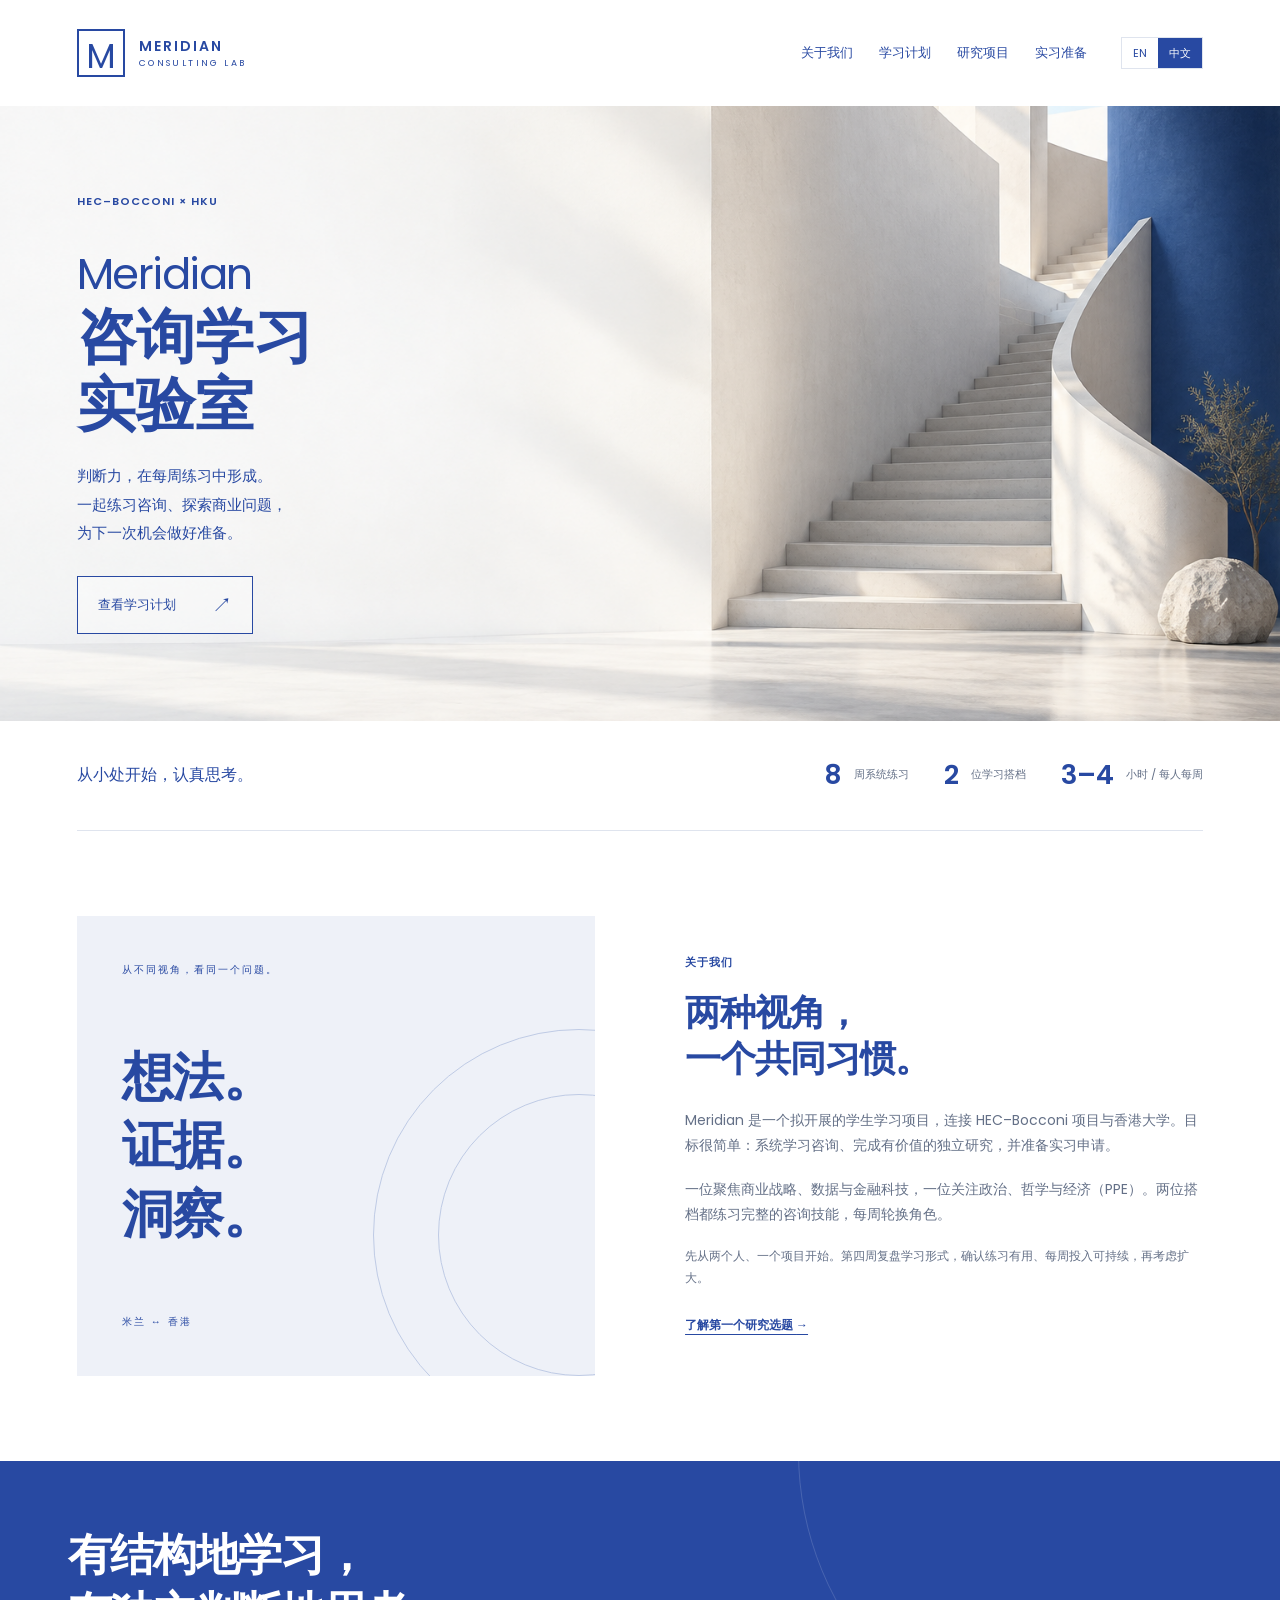
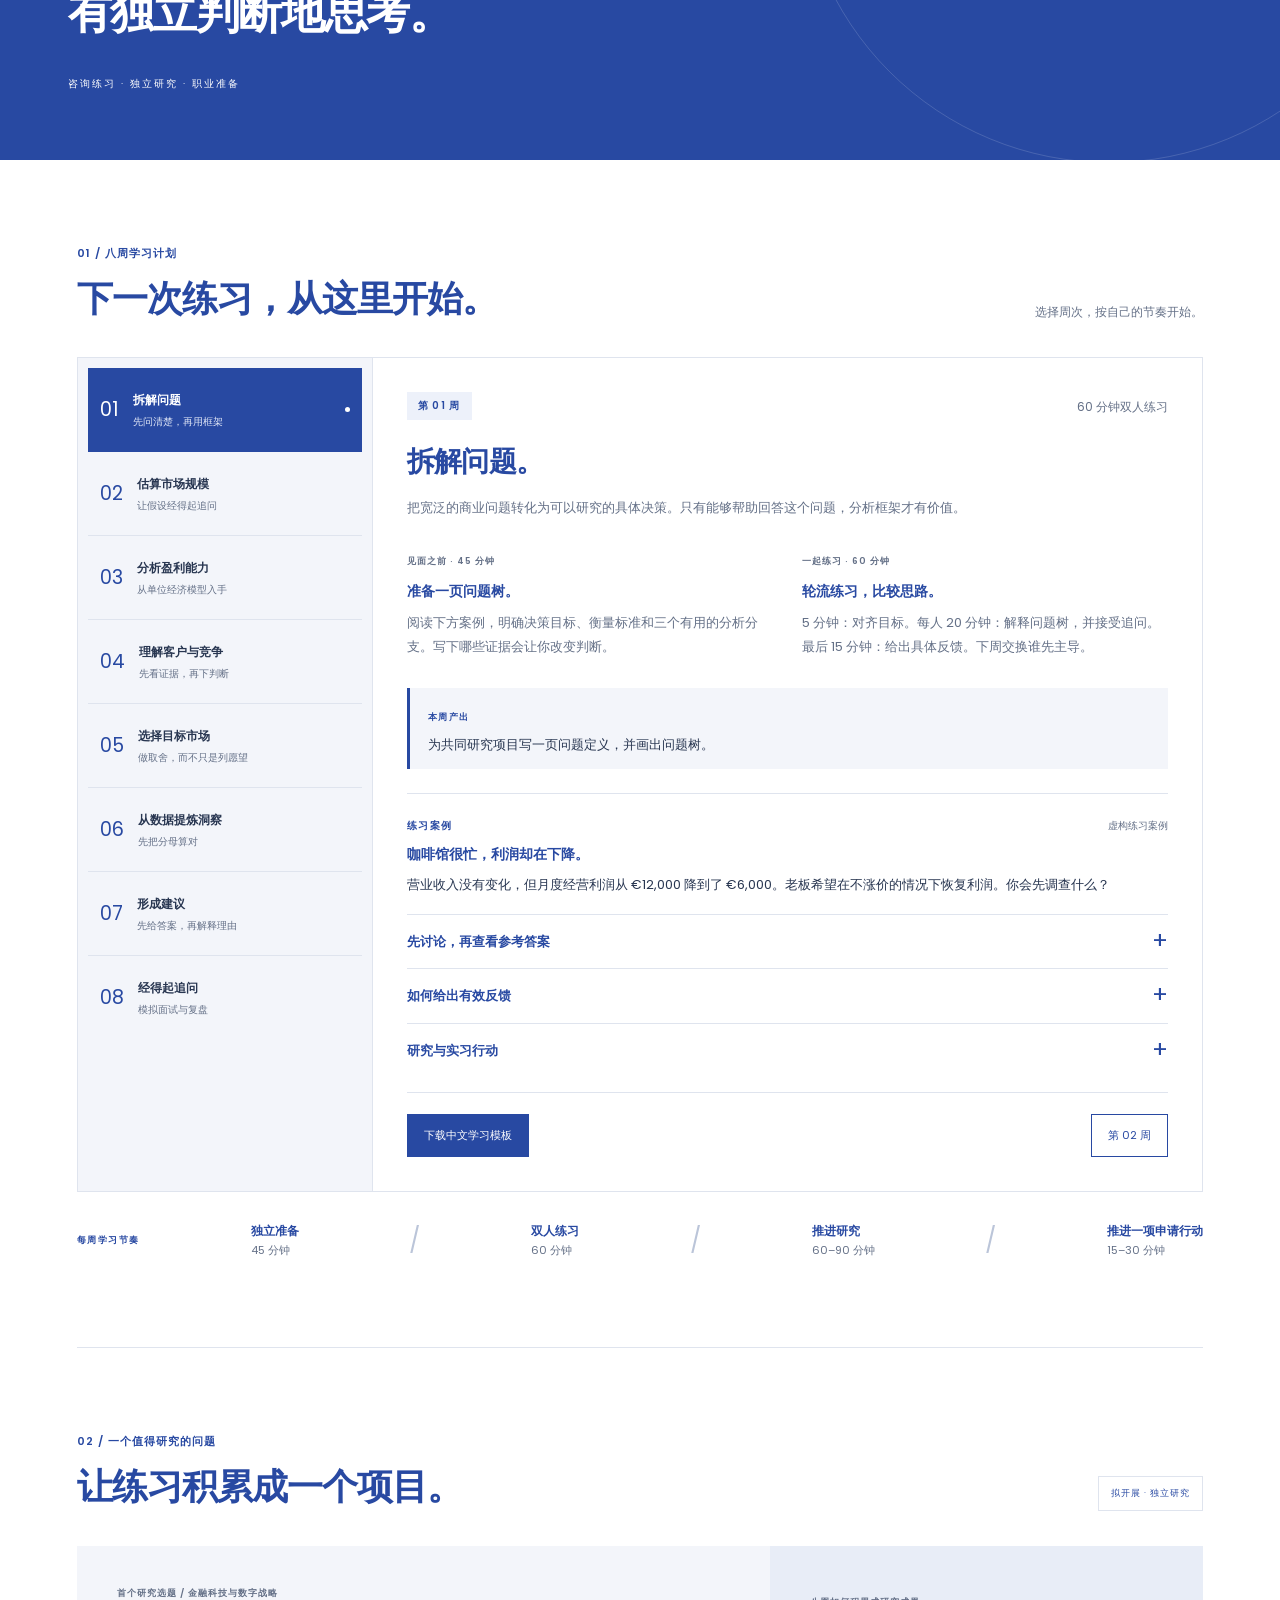
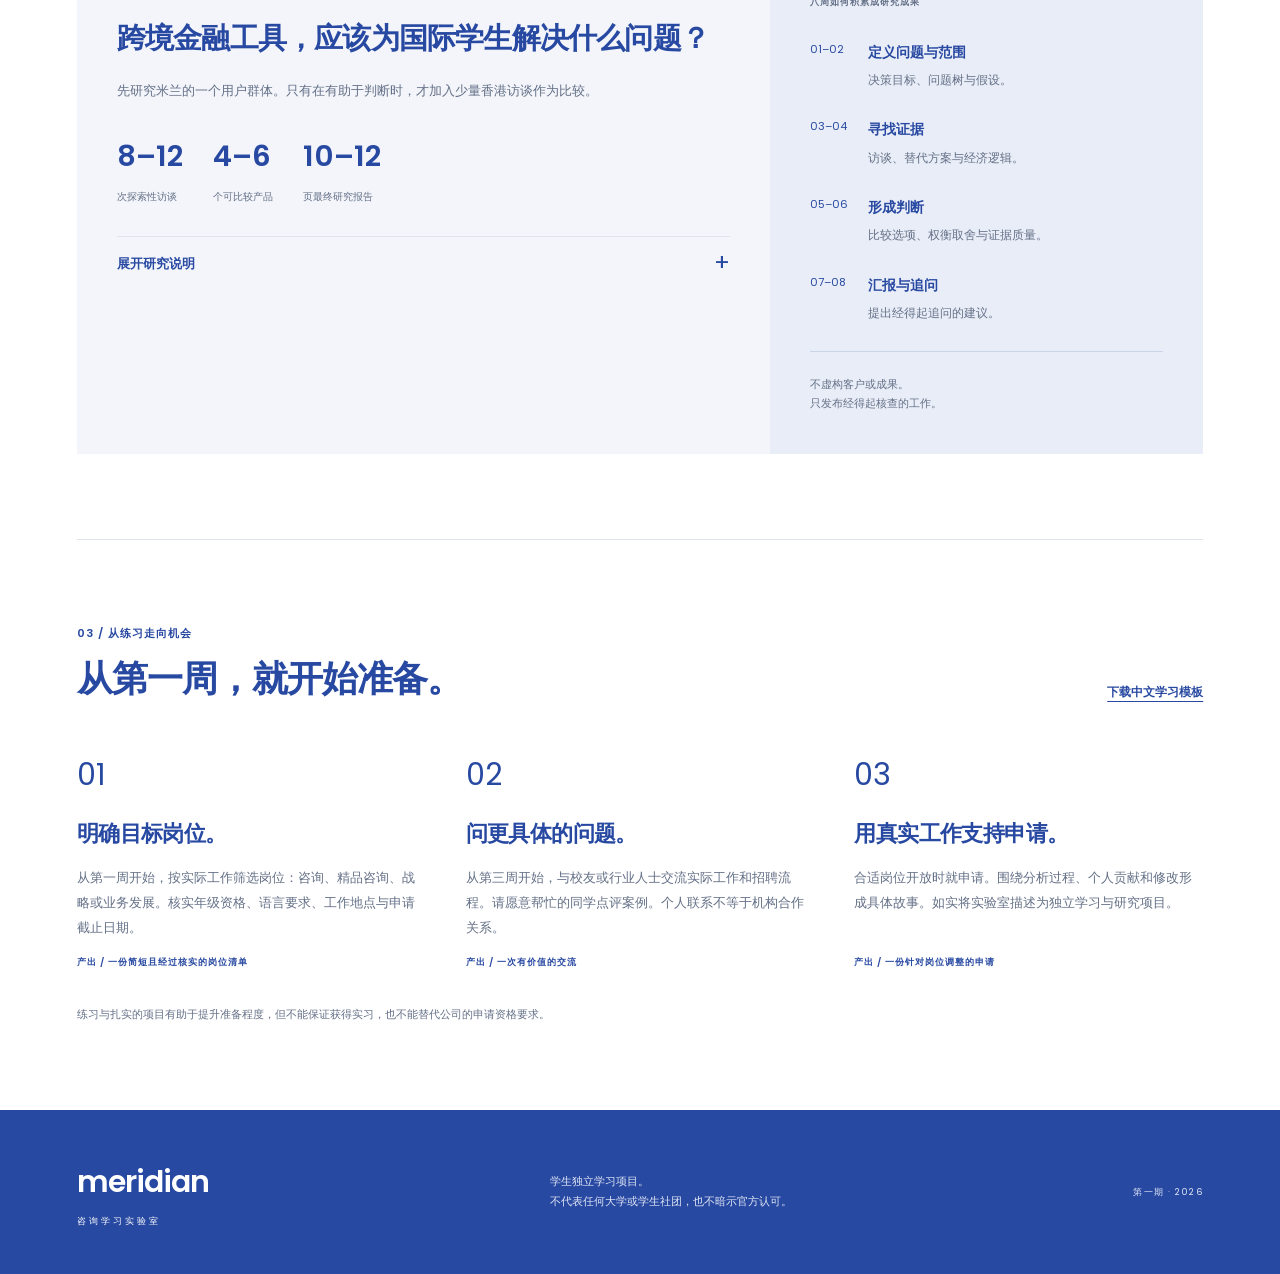
==== zh.html @ 864baac2 "Add English and Chinese language switching" ====
<!doctype html>
<html lang="zh-CN">
<head>
  <meta charset="utf-8"><meta name="viewport" content="width=device-width,initial-scale=1">
  <title>Meridian Consulting Lab — 每周练习，形成判断</title>
  <meta name="description" content="连接 HEC–Bocconi 与香港大学的双人咨询学习实验室：八周系统练习、独立研究与实习准备。">
  <link rel="icon" type="image/svg+xml" href="data:image/svg+xml,%3Csvg xmlns='http://www.w3.org/2000/svg' viewBox='0 0 40 40'%3E%3Crect width='40' height='40' fill='%232849a2'/%3E%3Cpath d='M9 29V11l11 12 11-12v18' fill='none' stroke='white' stroke-width='3'/%3E%3C/svg%3E">
  <link rel="stylesheet" href="styles.css"><script src="weeks-zh.js" defer></script><script src="app.js" defer></script>
</head>
<body>
<a class="skip" href="#programme">跳转到学习计划</a>
<header class="site-header">
  <a class="brand" href="#top" aria-label="Meridian 咨询学习实验室首页"><span class="brand-mark" aria-hidden="true">M</span><span>MERIDIAN<span class="brand-sub">CONSULTING LAB</span></span></a>
  <nav aria-label="主导航"><a href="#about">关于我们</a><a href="#programme">学习计划</a><a href="#research">研究项目</a><a href="#internships">实习准备</a></nav>
  <nav class="language-switch" aria-label="切换语言"><a href="index.html" lang="en" data-language-link>EN</a><a href="zh.html" lang="zh-CN" aria-current="page">中文</a></nav>
</header>
<main id="top">
  <section class="intro" aria-labelledby="intro-title">
    <img class="hero-image" src="assets/meridian-hero.png" alt="" fetchpriority="high">
    <div class="hero-copy"><p class="eyebrow">HEC–BOCCONI × HKU</p><h1 id="intro-title"><span>Meridian</span><br>咨询学习<br>实验室</h1><p class="intro-copy">判断力，在每周练习中形成。<br>一起练习咨询、探索商业问题，<br>为下一次机会做好准备。</p><a class="hero-cta" href="#programme">查看学习计划 <span aria-hidden="true">↗</span></a></div>
  </section>
  <div class="programme-note"><p>从小处开始，认真思考。</p><div class="note-meta"><span><strong>8</strong> 周系统练习</span><span><strong>2</strong> 位学习搭档</span><span><strong>3–4</strong> 小时 / 每人每周</span></div></div>
  <section class="section about" id="about" aria-labelledby="about-heading"><div class="about-visual" aria-hidden="true"><span class="visual-caption">从不同视角，看同一个问题。</span><p>想法。<br>证据。<br>洞察。</p><span class="visual-coordinate">米兰 ↔ 香港</span></div><div class="about-copy"><p class="eyebrow">关于我们</p><h2 id="about-heading">两种视角，<br>一个共同习惯。</h2><p>Meridian 是一个拟开展的学生学习项目，连接 HEC–Bocconi 项目与香港大学。目标很简单：系统学习咨询、完成有价值的独立研究，并准备实习申请。</p><p>一位聚焦商业战略、数据与金融科技，一位关注政治、哲学与经济（PPE）。两位搭档都练习完整的咨询技能，每周轮换角色。</p><p class="quiet">先从两个人、一个项目开始。第四周复盘学习形式，确认练习有用、每周投入可持续，再考虑扩大。</p><a class="text-link" href="#research">了解第一个研究选题 <span aria-hidden="true">→</span></a></div></section>
  <section class="statement" aria-label="我们的学习方式"><p>有结构地学习，<br>有独立判断地思考。</p><span>咨询练习 · 独立研究 · 职业准备</span></section>
  <section class="programme section" id="programme" aria-labelledby="programme-heading">
    <div class="section-heading"><div><p class="eyebrow">01 / 八周学习计划</p><h2 id="programme-heading">下一次练习，从这里开始。</h2></div><span class="quiet">选择周次，按自己的节奏开始。</span></div>
    <div class="workbench">
      <nav class="week-list" aria-label="选择学习周次" id="week-list">
        <a class="week-link active" href="#week-1" aria-current="step"><span class="week-number">01</span><span>拆解问题<small>先问清楚，再用框架</small></span><span class="week-dot" aria-hidden="true"></span></a>
      </nav>
      <article class="session" id="session" aria-labelledby="session-title">
        <div class="session-top"><span class="pill">第 01 周</span><span class="quiet">60 分钟双人练习</span></div>
        <h3 id="session-title">拆解问题。</h3><p class="session-description">把宽泛的商业问题转化为可以研究的具体决策。只有能够帮助回答这个问题，分析框架才有价值。</p>
        <div class="session-blocks"><div><span class="tiny-label">见面之前 · 45 分钟</span><h4>准备一页问题树。</h4><p>明确决策目标、衡量标准和三个有用的分析分支。写下哪些证据会让你改变判断。</p></div><div><span class="tiny-label">一起练习 · 60 分钟</span><h4>轮流练习，比较思路。</h4><p>用 5 分钟明确目标，每人练习 20 分钟，再用 15 分钟根据具体表现给出反馈。</p></div></div>
        <div class="deliverable"><span class="deliverable-label">本周产出</span><p>为共同研究项目写一页问题定义，并画出问题树。</p></div>
      </article>
    </div>
    <div class="rhythm"><span class="rhythm-label">每周学习节奏</span><p><strong>独立准备</strong><span>45 分钟</span></p><span class="rhythm-divider">/</span><p><strong>双人练习</strong><span>60 分钟</span></p><span class="rhythm-divider">/</span><p><strong>推进研究</strong><span>60–90 分钟</span></p><span class="rhythm-divider">/</span><p><strong>推进一项申请行动</strong><span>15–30 分钟</span></p></div>
  </section>
  <section class="section research" id="research" aria-labelledby="research-heading">
    <div class="section-heading"><div><p class="eyebrow">02 / 一个值得研究的问题</p><h2 id="research-heading">让练习积累成一个项目。</h2></div><span class="status">拟开展 · 独立研究</span></div>
    <div class="research-grid"><div class="research-main"><p class="tiny-label">首个研究选题 / 金融科技与数字战略</p><h3>跨境金融工具，应该为国际学生解决什么问题？</h3><p>先研究米兰的一个用户群体。只有在有助于判断时，才加入少量香港访谈作为比较。</p><div class="project-facts"><div><strong>8–12</strong><span>次探索性访谈</span></div><div><strong>4–6</strong><span>个可比较产品</span></div><div><strong>10–12</strong><span>页最终研究报告</span></div></div><details><summary>展开研究说明</summary><div class="detail-body"><p><strong>研究决策：</strong> 哪个用户问题值得开展一个小型产品实验？比较转账成本、信息清晰度、便利性与信任，不预设答案。</p><p><strong>研究范围：</strong> 计划在米兰访谈 6–8 位成年学生，在香港访谈 2–4 位。这是探索性的便利抽样，不能代表总体。如果难以招募，就聚焦一个城市。</p><p><strong>研究方法：</strong> 围绕最近一次真实经历提问，在相同交易情景下比较公开产品信息，区分实际观察与个人解读。</p><p><strong>研究产出：</strong> 证据记录表、匿名主题总结、简洁研究报告、备选建议和一个低成本后续实验。让每个重要数字都能追溯来源。</p><p><strong>研究边界：</strong> 不收集银行登录信息或账户流水。先征得记录许可，尽量减少个人信息，并约定保留期限。这是学生独立研究，不是金融建议或客户委托。</p></div></details></div><aside class="project-aside"><span class="tiny-label">八周如何积累成研究成果</span><ol class="project-steps"><li><span>01–02</span><div><strong>定义问题与范围</strong><p>决策目标、问题树与假设。</p></div></li><li><span>03–04</span><div><strong>寻找证据</strong><p>访谈、替代方案与经济逻辑。</p></div></li><li><span>05–06</span><div><strong>形成判断</strong><p>比较选项、权衡取舍与证据质量。</p></div></li><li><span>07–08</span><div><strong>汇报与追问</strong><p>提出经得起追问的建议。</p></div></li></ol><p class="aside-note">不虚构客户或成果。<br>只发布经得起核查的工作。</p></aside></div>
  </section>
  <section class="section internships" id="internships" aria-labelledby="internships-heading"><div class="section-heading"><div><p class="eyebrow">03 / 从练习走向机会</p><h2 id="internships-heading">从第一周，就开始准备。</h2></div><a class="text-link" href="study-kit-zh.md" download>下载中文学习模板</a></div><div class="career-grid"><article><span class="career-num">01</span><h3>明确目标岗位。</h3><p>从第一周开始，按实际工作筛选岗位：咨询、精品咨询、战略或业务发展。核实年级资格、语言要求、工作地点与申请截止日期。</p><span class="career-output">产出 / 一份简短且经过核实的岗位清单</span></article><article><span class="career-num">02</span><h3>问更具体的问题。</h3><p>从第三周开始，与校友或行业人士交流实际工作和招聘流程。请愿意帮忙的同学点评案例。个人联系不等于机构合作关系。</p><span class="career-output">产出 / 一次有价值的交流</span></article><article><span class="career-num">03</span><h3>用真实工作支持申请。</h3><p>合适岗位开放时就申请。围绕分析过程、个人贡献和修改形成具体故事。如实将实验室描述为独立学习与研究项目。</p><span class="career-output">产出 / 一份针对岗位调整的申请</span></article></div><p class="career-footnote">练习与扎实的项目有助于提升准备程度，但不能保证获得实习，也不能替代公司的申请资格要求。</p></section>
</main>
<footer><a class="footer-brand" href="#top">meridian<span>咨询学习实验室</span></a><p>学生独立学习项目。<br>不代表任何大学或学生社团，也不暗示官方认可。</p><span>第一期 · 2026</span></footer>
<noscript><div class="noscript">上方展示第一周。启用 JavaScript 可查看全部八周，也可以 <a href="study-kit-zh.md">阅读完整中文学习模板</a>.</div></noscript>
</body></html>
---- styles.css ----
@font-face{font-family:Poppins;src:url('assets/poppins-regular.ttf') format('truetype');font-weight:400;font-display:swap}
@font-face{font-family:Poppins;src:url('assets/poppins-semibold.ttf') format('truetype');font-weight:600;font-display:swap}
:root{--blue:#2849a2;--ink:#283651;--muted:#647087;--paper:#f3f5fa;--line:#dfe4ee;--white:#fff;--sans:Poppins,-apple-system,BlinkMacSystemFont,'Segoe UI',sans-serif}
*{box-sizing:border-box}html{scroll-behavior:smooth;scroll-padding-top:24px}body{margin:0;background:white;color:var(--ink);font:400 15px/1.8 var(--sans)}a{color:inherit;text-underline-offset:5px}button{font:inherit}button,summary,a{-webkit-tap-highlight-color:transparent}button:focus-visible,a:focus-visible,summary:focus-visible{outline:3px solid var(--blue);outline-offset:5px}.skip{position:absolute;left:20px;top:-100px;background:var(--paper);padding:12px;z-index:5}.skip:focus{top:10px}h1,h2,h3,h4,p{margin-top:0}h1,h2,h3,h4{font-weight:600;color:var(--blue)}
.site-header{max-width:1440px;margin:auto;padding:24px 6%;display:flex;align-items:center;gap:34px;min-height:106px;background:white;color:var(--blue)}.brand{display:flex;align-items:center;gap:14px;text-decoration:none;font-size:14px;letter-spacing:2px;font-weight:600;line-height:1.5}.brand-mark{font-size:34px;letter-spacing:-4px;border:2px solid var(--blue);width:48px;height:48px;display:grid;place-items:center;padding-right:3px;font-weight:400}.brand-sub{font-size:9px;letter-spacing:2.4px;display:block;font-weight:400}.site-header nav{display:flex;gap:26px;margin-left:auto}.site-header nav a{text-decoration:none;font-size:13px;padding:7px 0}.site-header nav a:hover{text-decoration:underline}.header-note{font-size:9px;letter-spacing:1px;padding-left:24px;border-left:1px solid var(--line);color:var(--muted)}main{max-width:1440px;margin:auto;padding:0 6%}
.intro{position:relative;min-height:615px;margin:0 -6.82%;overflow:hidden;background:#f2f3f5;display:flex;align-items:center}.hero-image{position:absolute;inset:0;width:100%;height:100%;object-fit:cover;object-position:center 55%}.hero-copy{position:relative;width:62%;padding:55px 0 55px 6%;z-index:1}.eyebrow,.tiny-label,.edition{font-size:11px;letter-spacing:2px;font-weight:600;line-height:1.6}.eyebrow{margin:0 0 24px;color:var(--blue)}h1{font-size:clamp(45px,5.1vw,72px);line-height:1.16;letter-spacing:-2px;margin-bottom:23px}h1>span{font-weight:400;font-size:.74em;letter-spacing:-1.5px}.intro-copy{font-size:15px;line-height:1.9;color:var(--blue);margin-bottom:28px;max-width:425px}.hero-cta{display:inline-flex;align-items:center;justify-content:space-between;gap:36px;border:1px solid var(--blue);min-height:49px;padding:10px 20px;text-decoration:none;color:var(--blue);font-size:13px;background:#ffffff55}.hero-cta:hover{background:var(--blue);color:white}.hero-cta span{font-size:20px}.programme-note{display:flex;align-items:center;justify-content:space-between;padding:30px 0;border-bottom:1px solid var(--line);gap:30px}.programme-note>p{margin:0;color:var(--blue);font-size:16px}.note-meta{display:flex;gap:35px;font-size:11px;color:var(--muted)}.note-meta span{display:flex;align-items:center;gap:12px}.note-meta strong{font-size:27px;color:var(--blue);font-weight:600;white-space:nowrap}
.section{padding:85px 0}.section-heading{display:flex;justify-content:space-between;align-items:flex-end;gap:24px;margin-bottom:35px}.section-heading .eyebrow{margin-bottom:13px}h2{font-size:36px;line-height:1.3;letter-spacing:-1px;margin-bottom:0}.quiet{color:var(--muted);font-size:12px}.about{display:grid;grid-template-columns:1fr 1fr;align-items:center;gap:8%}.about-visual{min-height:460px;position:relative;overflow:hidden;background:#eef1f8;padding:45px;color:var(--blue);display:flex;flex-direction:column;justify-content:space-between}.about-visual:before,.about-visual:after{content:'';position:absolute;width:410px;height:410px;border:1px solid #bfcbe5;border-radius:50%;right:-190px;bottom:-65px}.about-visual:after{width:280px;height:280px;right:-125px;bottom:0}.visual-caption,.visual-coordinate{font-size:10px;letter-spacing:2px;position:relative}.about-visual p{font-size:clamp(38px,4.1vw,58px);font-weight:600;line-height:1.3;letter-spacing:-1.5px;margin:25px 0;position:relative}.about-copy h2{margin-bottom:25px}.about-copy .eyebrow{margin-bottom:18px}.about-copy p:not(.eyebrow){color:var(--muted);font-size:14px;margin-bottom:18px}.about-copy p.quiet{font-size:12px}.text-link{color:var(--blue);font-size:12px;font-weight:600}.about-copy .text-link{display:inline-block;margin-top:8px}.statement{position:relative;overflow:hidden;background:var(--blue);color:white;padding:65px 6%;margin:0 -6.82%;}.statement:after{content:'';position:absolute;width:620px;height:620px;border:1px solid #ffffff26;border-radius:50%;top:-320px;right:-140px}.statement p{font-size:clamp(28px,3.4vw,47px);font-weight:600;line-height:1.35;letter-spacing:-1.3px;margin-bottom:25px;position:relative;z-index:1}.statement>span{font-size:10px;letter-spacing:2px;position:relative;z-index:1}
.workbench{display:grid;grid-template-columns:295px 1fr;background:white;border:1px solid var(--line)}.week-list{border-right:1px solid var(--line);padding:10px;background:var(--paper)}.week-link{display:flex;align-items:center;gap:14px;text-decoration:none;padding:16px 12px;min-height:84px;border-bottom:1px solid var(--line);transition:background .15s}.week-link:last-child{border-bottom:0}.week-link:hover{background:#e6ebf6}.week-link.active{background:var(--blue);color:white;border-color:var(--blue)}.week-link>span:nth-child(2){font-size:12px;font-weight:600;line-height:1.5}.week-link small{display:block;font-size:10px;font-weight:400;color:var(--muted);margin-top:5px}.week-link.active small{color:#e0e6f6}.week-number{font-size:19px;color:var(--blue)}.active .week-number{color:white}.week-dot{width:5px;height:5px;border-radius:50%;margin-left:auto;flex-shrink:0}.active .week-dot{background:white}.session{padding:34px;min-width:0}.session-top{display:flex;justify-content:space-between;align-items:center;gap:15px;margin-bottom:23px}.pill{background:#edf1fa;color:var(--blue);padding:5px 11px;font-size:10px;letter-spacing:1.3px;font-weight:600}.session h3{font-size:28px;line-height:1.35;letter-spacing:-.7px;margin-bottom:15px}.session-description{color:var(--muted);font-size:13px;max-width:700px;margin-bottom:25px}.session-blocks{display:grid;grid-template-columns:1fr 1fr;gap:28px;padding-bottom:24px}.tiny-label{font-size:9px;color:var(--muted);letter-spacing:1.3px}.session h4{font-size:14px;line-height:1.5;margin:9px 0}.session-blocks p{font-size:12px;color:var(--muted);line-height:1.9;margin-bottom:0}.deliverable{border-left:3px solid var(--blue);padding:13px 18px;margin:4px 0 24px;background:var(--paper)}.deliverable-label{font-size:9px;font-weight:600;letter-spacing:1.4px;color:var(--blue)}.deliverable p{font-size:12px;margin:5px 0 0}.case{border-top:1px solid var(--line);padding-top:23px}.case-top{display:flex;justify-content:space-between;gap:15px;align-items:center;margin-bottom:9px}.case-label{font-size:10px;letter-spacing:1.5px;font-weight:600;color:var(--blue)}.case-tag{font-size:10px;color:var(--muted)}.case h4{margin:5px 0 8px}.case p,.case li{font-size:12px}.case-prompt{margin-bottom:17px}.case details,.research details{border-top:1px solid var(--line)}summary{cursor:pointer;font-size:12px;font-weight:600;padding:15px 0;list-style:none;display:flex;align-items:center;justify-content:space-between;gap:15px;color:var(--blue)}summary::-webkit-details-marker{display:none}summary:after{content:'+';font-weight:400;font-size:23px;line-height:1}details[open]>summary:after{content:'−'}.detail-body{color:var(--muted);font-size:12px;line-height:1.9;padding:0 0 12px}.detail-body p:last-child{margin-bottom:0}.detail-body ul{padding-left:20px}.session-bottom{display:flex;align-items:center;justify-content:space-between;gap:15px;border-top:1px solid var(--line);padding-top:21px;margin-top:15px}.button{display:inline-flex;align-items:center;justify-content:center;min-height:43px;background:var(--blue);color:white;border:1px solid var(--blue);padding:10px 16px;font-size:11px;font-weight:400;cursor:pointer;text-decoration:none}.button:hover{background:#203b83}.button.secondary{background:transparent;color:var(--blue)}.button.secondary:hover{background:var(--paper)}.rhythm{display:flex;align-items:center;justify-content:space-between;gap:18px;padding:27px 0 0;flex-wrap:wrap}.rhythm-label{font-size:9px;font-weight:600;letter-spacing:1.5px;max-width:100px;color:var(--blue)}.rhythm p{margin:0;font-size:11px}.rhythm strong{display:block;font-weight:600;font-size:12px;color:var(--blue)}.rhythm p span{color:var(--muted)}.rhythm-divider{color:#bbc5d9;font-size:24px}
.research{border-top:1px solid var(--line)}.status{font-size:9px;font-weight:400;letter-spacing:1px;border:1px solid var(--line);padding:8px 12px;color:var(--blue)}.research-grid{display:grid;grid-template-columns:1.6fr 1fr;background:#f3f5fa}.research-main{padding:40px}.research-main h3{font-size:29px;line-height:1.45;letter-spacing:-.8px;max-width:620px;margin:17px 0 20px}.research-main>p:not(.tiny-label){color:var(--muted);font-size:13px}.project-facts{display:flex;gap:30px;padding:15px 0 30px}.project-facts strong{font-size:29px;display:block;color:var(--blue);font-weight:600}.project-facts span{display:block;font-size:10px;color:var(--muted);margin-top:5px}.project-aside{background:#e8edf7;padding:40px}.project-steps{list-style:none;padding:0;margin:25px 0 0}.project-steps li{display:flex;gap:20px;padding:0 0 25px}.project-steps li>span{font-size:11px;color:var(--blue);padding-top:2px;min-width:38px}.project-steps strong{font-size:14px;font-weight:600;color:var(--blue)}.project-steps p{font-size:12px;color:var(--muted);margin:4px 0 0}.aside-note{font-size:11px;color:var(--muted);border-top:1px solid #cbd5e9;padding-top:23px;margin:2px 0 0}.internships{border-top:1px solid var(--line)}.career-grid{display:grid;grid-template-columns:repeat(3,1fr);gap:40px}.career-grid article{padding:10px 0 0;display:flex;flex-direction:column}.career-num{font-size:30px;color:var(--blue);margin-bottom:17px}.career-grid h3{font-size:22px;line-height:1.4;letter-spacing:-.6px;margin-bottom:17px}.career-grid p{font-size:13px;color:var(--muted);line-height:1.9}.career-output{font-size:9px;letter-spacing:1.2px;margin-top:auto;color:var(--blue);font-weight:600}.career-footnote{font-size:11px;color:var(--muted);margin:35px 0 0}
footer{background:var(--blue);color:white;padding:45px max(6vw,24px);display:flex;align-items:center;justify-content:space-between;gap:30px}.footer-brand{font-size:30px;font-weight:600;letter-spacing:-1px;text-decoration:none}.footer-brand span{display:block;font-size:9px;font-weight:400;text-transform:uppercase;letter-spacing:3px;margin-top:4px}footer p{font-size:11px;color:#e0e6f5;margin:0}footer>span{font-size:9px;letter-spacing:1.5px;color:#e0e6f5}.noscript{padding:20px;background:var(--paper);text-align:center}
@media(min-width:1440px){.hero-copy{padding-left:86px}.intro,.statement{margin-left:-86px;margin-right:-86px}}
@media(max-width:1100px){.header-note{display:none}.intro{min-height:570px}.note-meta{gap:20px}.note-meta span{gap:8px}.programme-note>p{font-size:13px}.about{gap:6%}.about-visual{padding:35px;min-height:435px}.workbench{grid-template-columns:250px 1fr}.session{padding:26px}.research-main,.project-aside{padding:28px}.project-facts{gap:20px}.section-heading>.quiet{max-width:180px}.career-grid{gap:25px}}
@media(max-width:760px){.site-header{padding:20px 6%;flex-wrap:wrap;gap:18px;min-height:0}.brand{font-size:12px}.brand-mark{width:40px;height:40px;font-size:28px}.brand-sub{font-size:8px}.site-header nav{width:100%;margin:0;gap:0;justify-content:space-between}.site-header nav a{font-size:11px;padding:0}.intro{min-height:590px;align-items:flex-start}.hero-image{object-position:68% center;opacity:.63}.intro:after{content:'';position:absolute;inset:0;background:linear-gradient(90deg,#f7f8faee,#f7f8fa77 62%,transparent)}.hero-copy{width:100%;padding:48px 6%}h1{font-size:clamp(36px,12vw,48px);letter-spacing:-1.5px}.intro-copy{font-size:13px}.eyebrow{font-size:10px}.hero-cta{font-size:12px}.programme-note{display:block;padding:25px 0}.programme-note>p{font-size:14px;margin-bottom:15px}.note-meta{justify-content:space-between;gap:12px}.note-meta span{display:block;font-size:9px}.note-meta strong{display:block;font-size:26px;margin-bottom:2px}.section{padding:55px 0}.about{grid-template-columns:1fr;gap:35px}.about-visual{min-height:360px;padding:30px}.about-visual p{font-size:46px}.about-copy h2{font-size:31px}.about-copy p:not(.eyebrow){font-size:13px}.statement{padding:45px 6%}.statement>span{font-size:8px;letter-spacing:1.4px;display:block;max-width:280px}.statement p{font-size:31px}.section-heading{display:block;margin-bottom:25px}h2{font-size:29px}.section-heading>.quiet,.section-heading>.status,.section-heading>.text-link{display:inline-block;margin-top:18px;max-width:none}.workbench{grid-template-columns:1fr}.week-list{display:flex;overflow-x:auto;border-right:0;border-bottom:1px solid var(--line);padding:8px;scroll-snap-type:x proximity;gap:5px}.week-link{min-width:210px;min-height:72px;border-bottom:0;padding:12px;scroll-snap-align:start}.week-link>span:nth-child(2){font-size:11px}.week-link small{font-size:9px}.session{padding:25px 20px}.session h3{font-size:26px}.session-blocks{grid-template-columns:1fr;gap:24px}.session-top .quiet{font-size:9px}.session-bottom{align-items:flex-start}.session-bottom .button{font-size:10px;padding:10px 12px}.rhythm{display:grid;grid-template-columns:1fr 1fr;gap:20px}.rhythm-label{grid-column:1/-1;max-width:none}.rhythm-divider{display:none}.rhythm strong{font-size:11px}.research-grid{grid-template-columns:1fr}.research-main,.project-aside{padding:26px}.research-main h3{font-size:26px}.project-facts{gap:15px;justify-content:space-between}.project-facts strong{font-size:24px}.project-facts span{font-size:9px;max-width:85px}.career-grid{grid-template-columns:1fr;gap:30px}.career-grid article{border-bottom:1px solid var(--line);padding:0 0 25px}.career-grid article:last-child{border:0;padding-bottom:0}.career-num{margin-bottom:10px}.career-grid h3{font-size:23px}.career-footnote{margin-top:25px}footer{align-items:flex-start;flex-wrap:wrap;padding:35px 6%}footer p{max-width:260px}footer>span{width:100%}}
@media(prefers-reduced-motion:reduce){html{scroll-behavior:auto}*{transition:none!important}}
@media print{.site-header nav,.header-note,.hero-image,.hero-cta,.week-list,.session-bottom,.text-link,.about-visual,.statement{display:none}body{background:white}main{max-width:none;padding:0}.intro{min-height:0;margin:0}.hero-copy{width:100%;padding:20px 0}.workbench{display:block;border:0}.section{break-inside:avoid;padding:20px 0}.session{padding:0}.research-grid,.project-aside{background:white}.about{display:block}footer{background:white;color:var(--blue)}footer p,footer>span{color:var(--muted)}a{text-decoration:none}}
/* Native language links use the same layout and need no translation framework. */
.site-header .language-switch{margin-left:0;gap:0;flex-shrink:0;border:1px solid var(--line)}
.site-header .language-switch a{padding:7px 11px;font-size:11px;line-height:1.5;text-decoration:none}
.site-header .language-switch a[aria-current="page"]{background:var(--blue);color:white}
.site-header .language-switch a:hover{background:#edf1fa;color:var(--blue)}
:lang(zh-CN){--sans:Poppins,'PingFang SC','Microsoft YaHei',sans-serif}
html:lang(zh-CN) h1{letter-spacing:0;font-size:clamp(44px,4.6vw,65px)}
html:lang(zh-CN) .eyebrow,html:lang(zh-CN) .tiny-label,html:lang(zh-CN) .career-output{letter-spacing:1px}
html:lang(zh-CN) .session p,html:lang(zh-CN) .session li,html:lang(zh-CN) summary,html:lang(zh-CN) .detail-body{font-size:13px}
@media(max-width:760px){.site-header .brand{order:0}.site-header .language-switch{order:1;width:auto;margin-left:auto}.site-header>nav:not(.language-switch){order:2;width:100%}html:lang(zh-CN) h1{font-size:44px}}
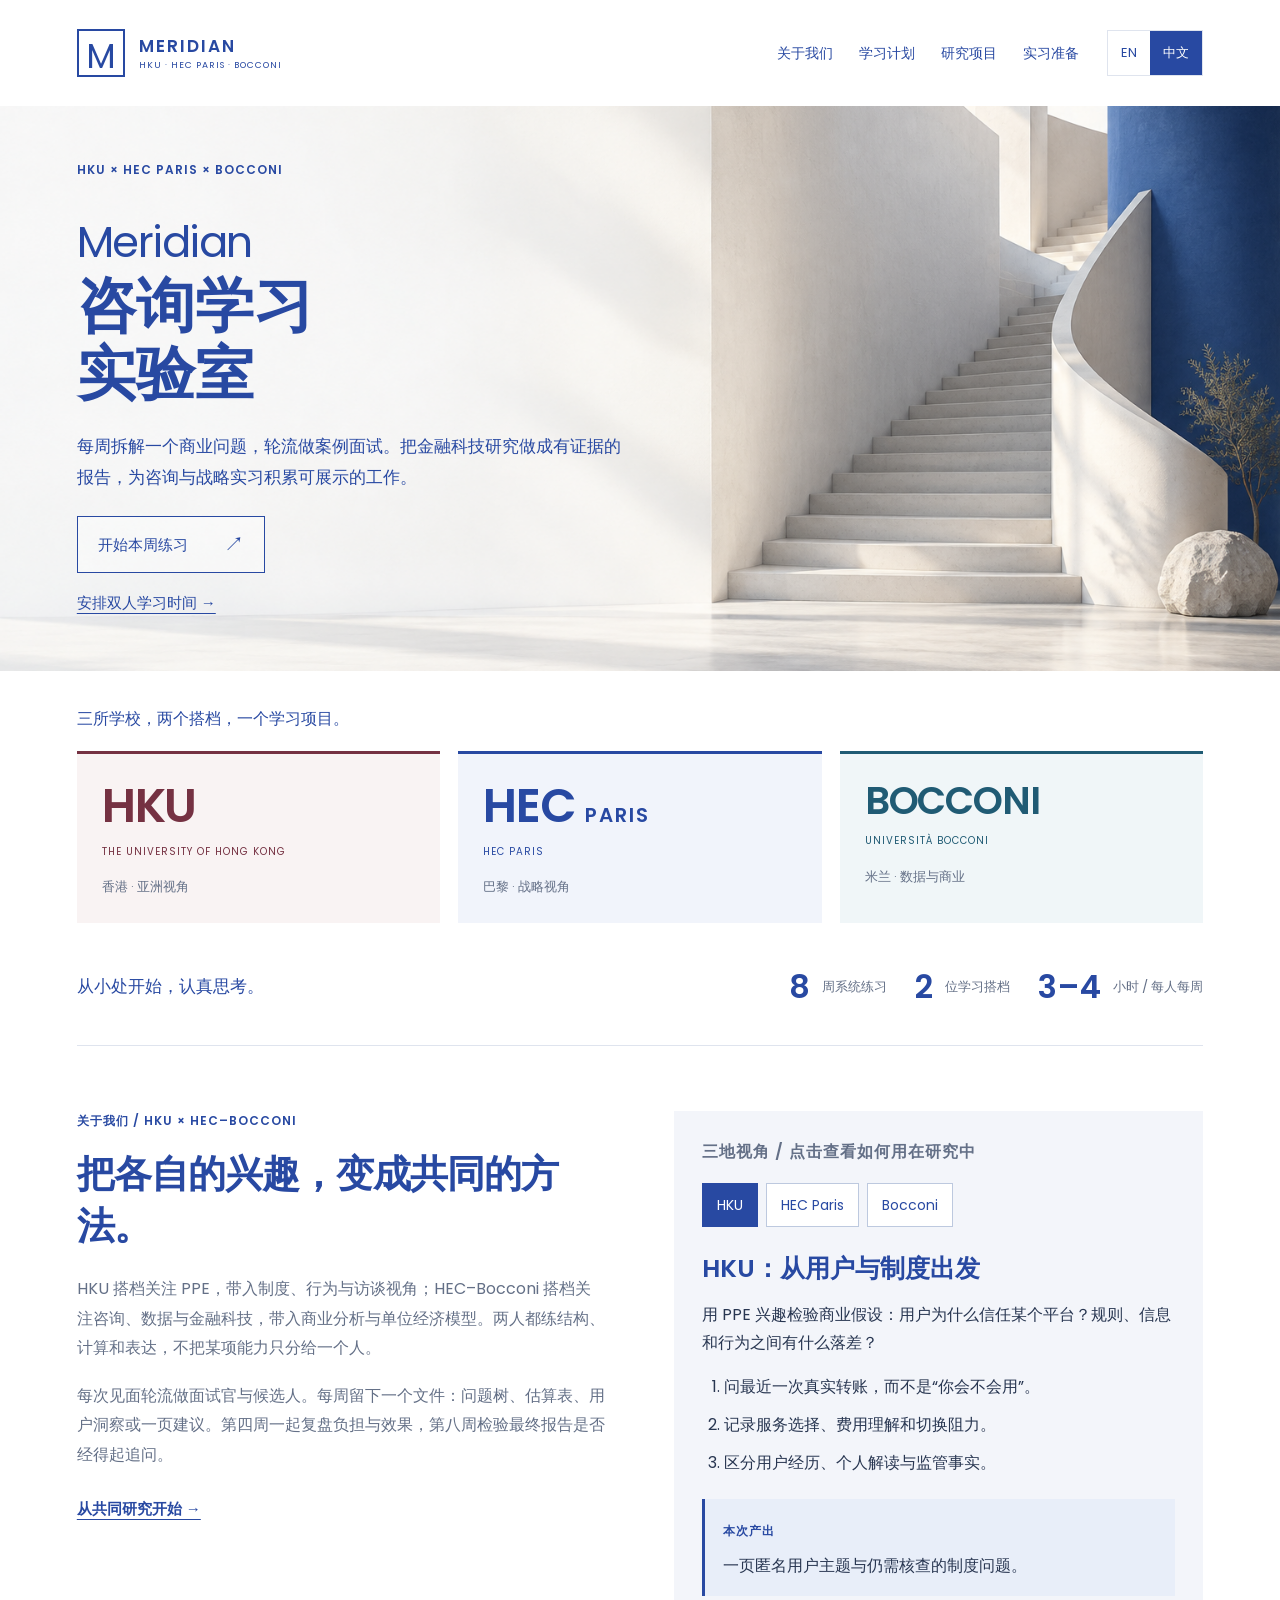
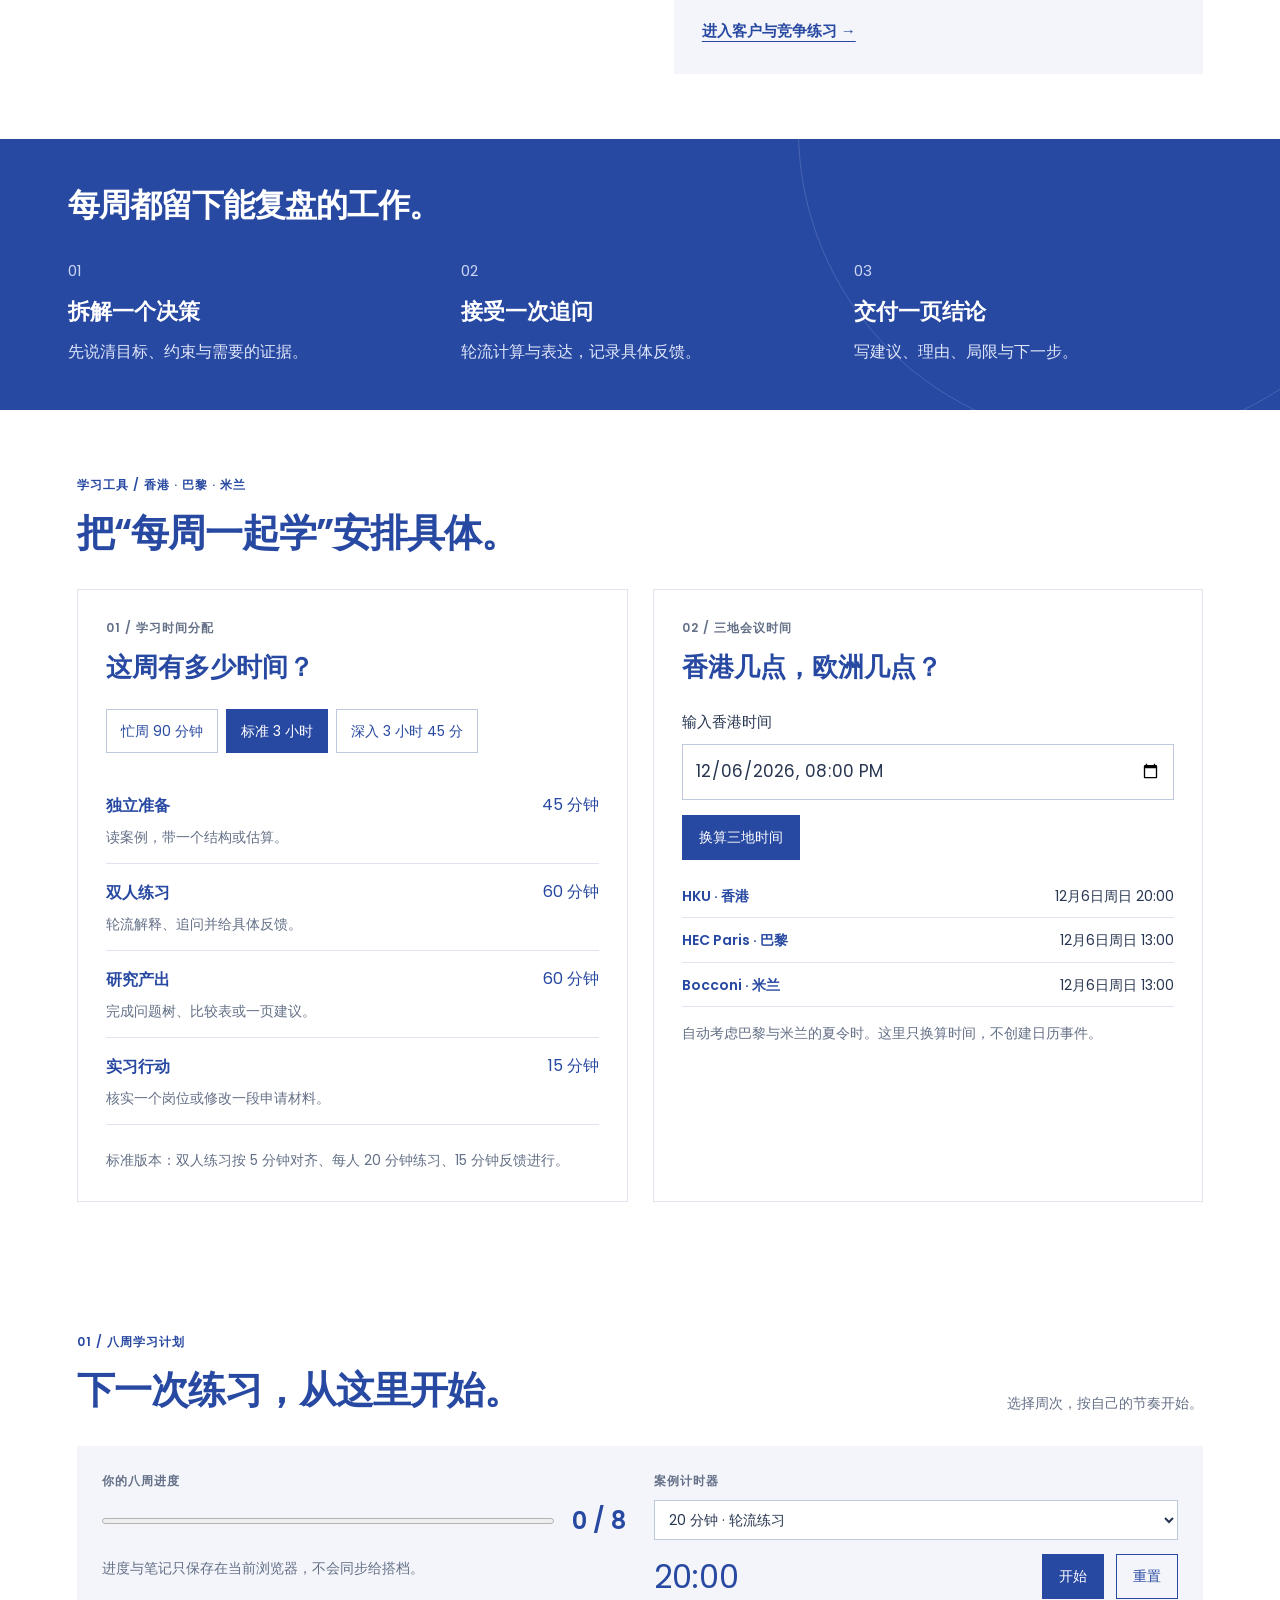
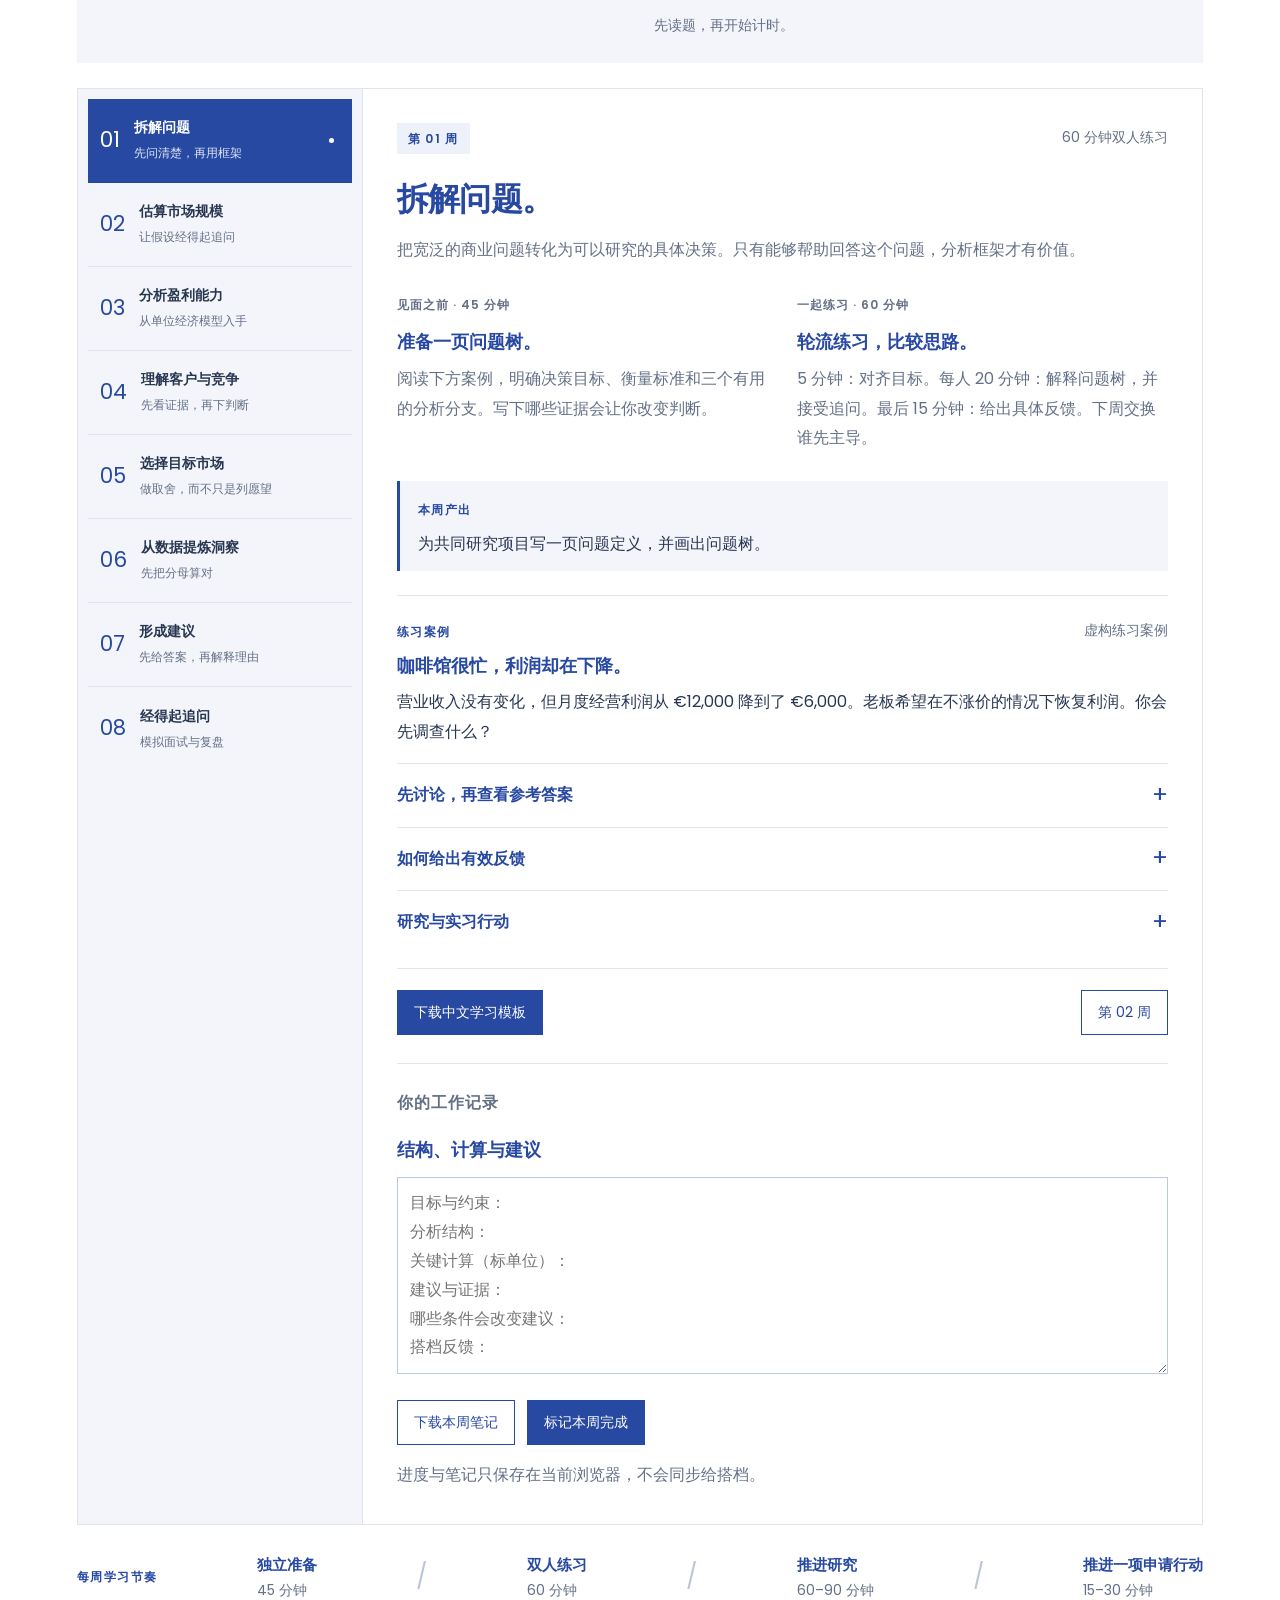
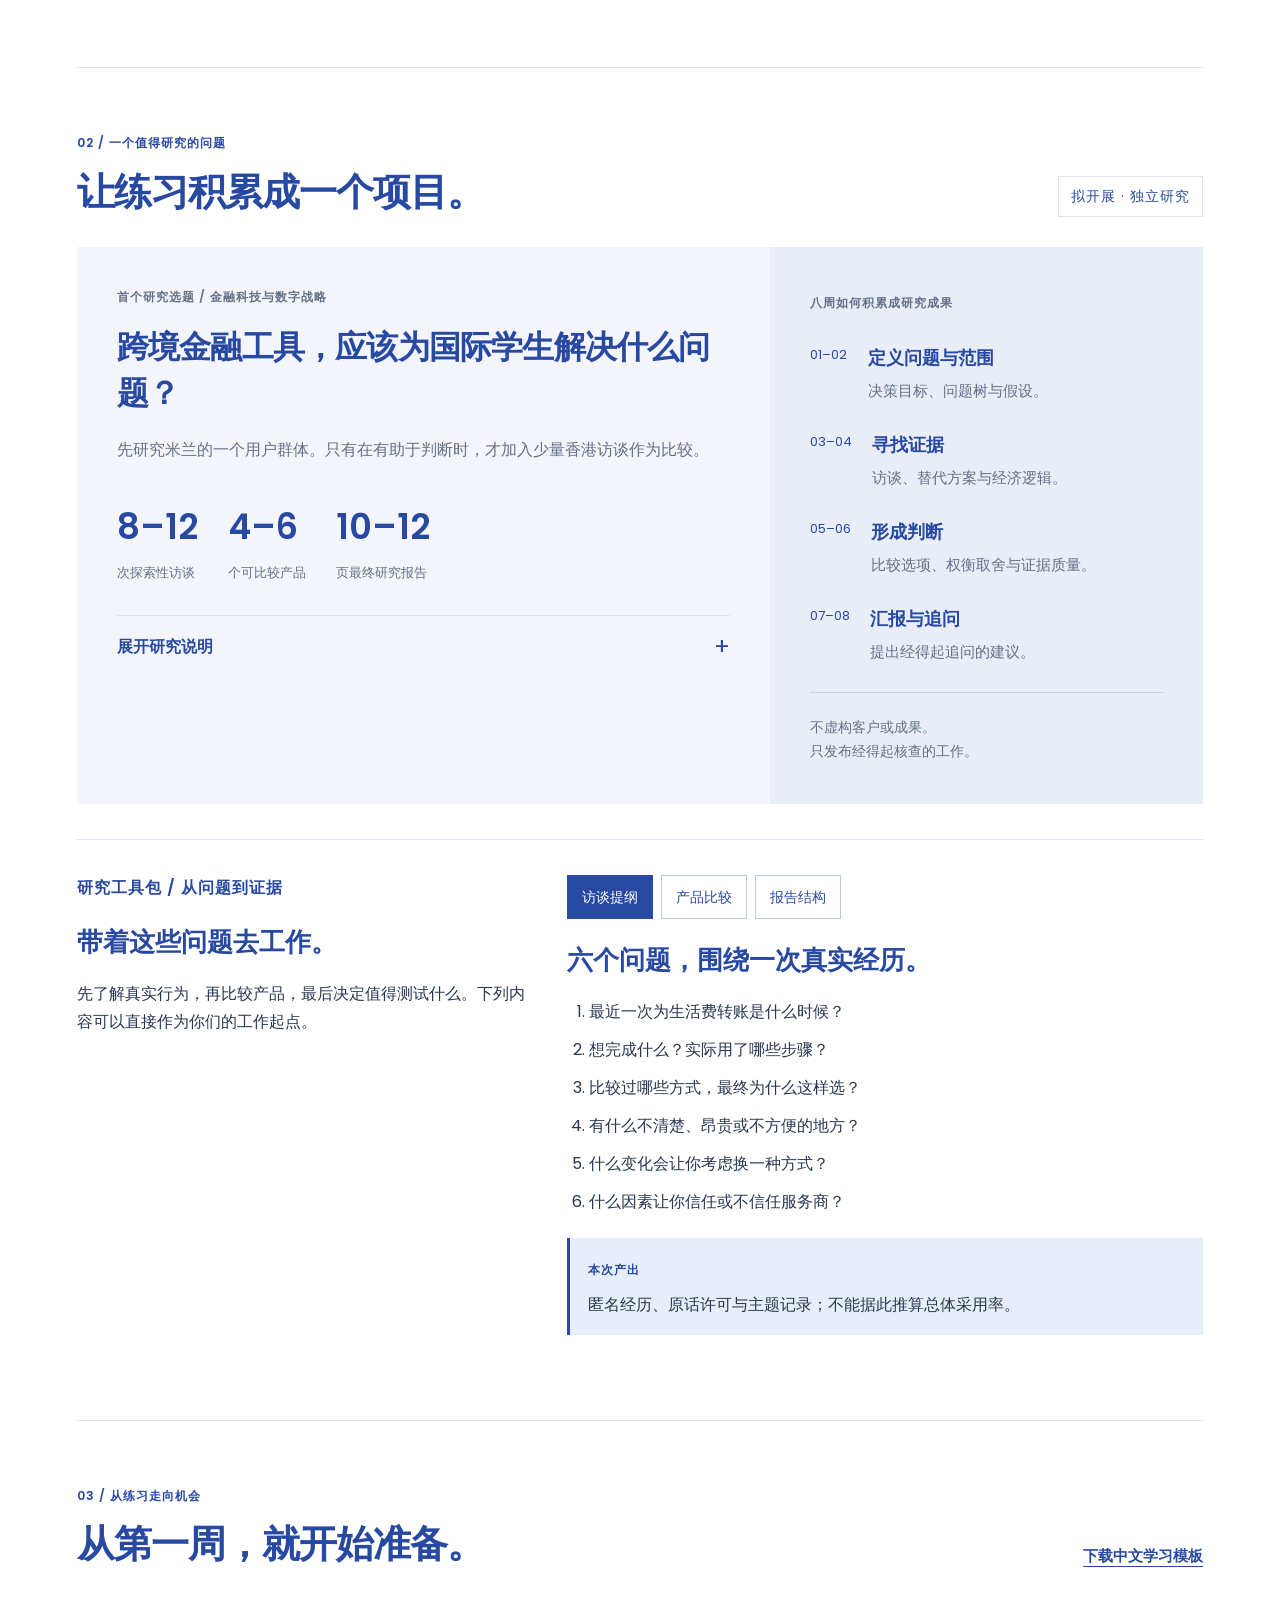
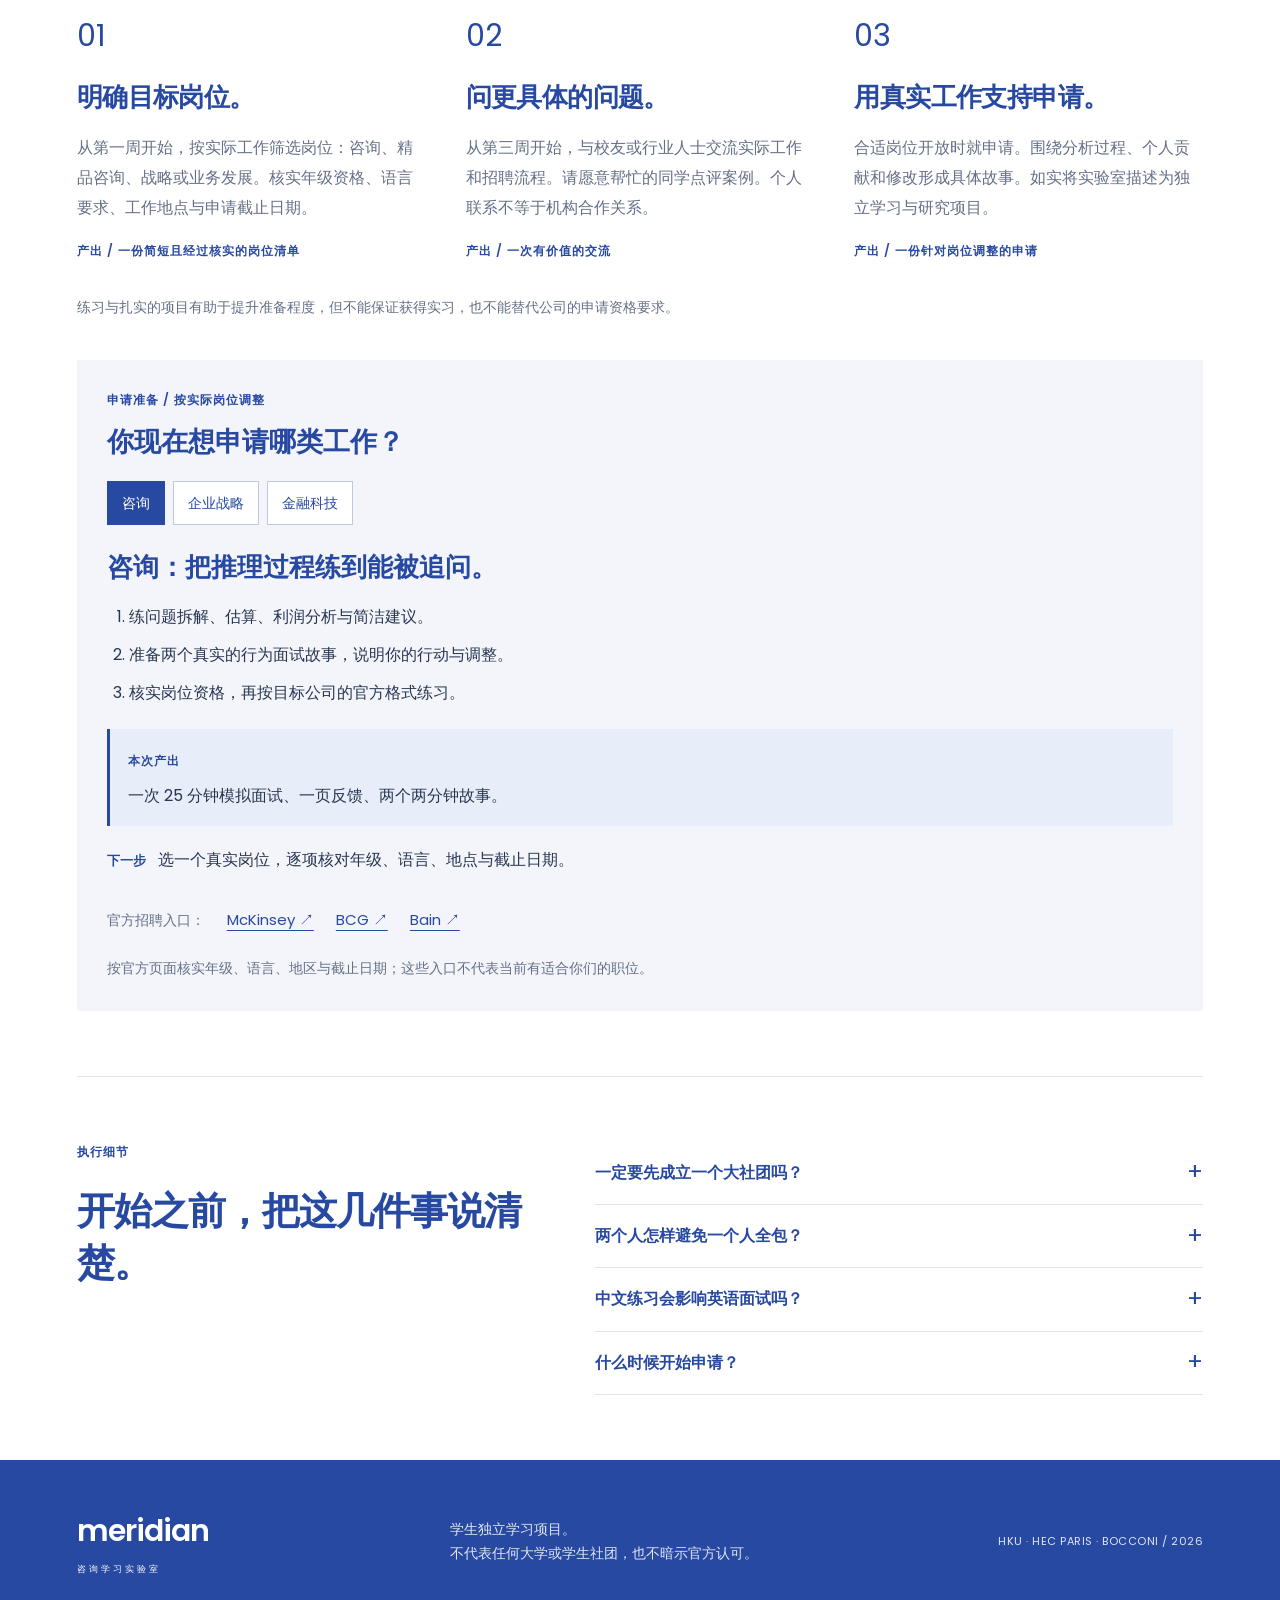
==== commit 3b00e450: "Add HKU-first campus identity and interactive study lab" ====
--- a/zh.html
+++ b/zh.html
@@ -3,27 +3,30 @@
 <head>
   <meta charset="utf-8"><meta name="viewport" content="width=device-width,initial-scale=1">
   <title>Meridian Consulting Lab — 每周练习，形成判断</title>
-  <meta name="description" content="连接 HEC–Bocconi 与香港大学的双人咨询学习实验室：八周系统练习、独立研究与实习准备。">
+  <meta name="description" content="连接香港大学与 HEC–Bocconi的双人咨询学习实验室：八周系统练习、独立研究与实习准备。">
   <link rel="icon" type="image/svg+xml" href="data:image/svg+xml,%3Csvg xmlns='http://www.w3.org/2000/svg' viewBox='0 0 40 40'%3E%3Crect width='40' height='40' fill='%232849a2'/%3E%3Cpath d='M9 29V11l11 12 11-12v18' fill='none' stroke='white' stroke-width='3'/%3E%3C/svg%3E">
-  <link rel="stylesheet" href="styles.css"><script src="weeks-zh.js" defer></script><script src="app.js" defer></script>
+  <link rel="stylesheet" href="styles.css"><script src="weeks-zh.js" defer></script><script src="app.js" defer></script><script src="lab.js" defer></script>
 </head>
 <body>
 <a class="skip" href="#programme">跳转到学习计划</a>
 <header class="site-header">
-  <a class="brand" href="#top" aria-label="Meridian 咨询学习实验室首页"><span class="brand-mark" aria-hidden="true">M</span><span>MERIDIAN<span class="brand-sub">CONSULTING LAB</span></span></a>
+  <a class="brand" href="#top" aria-label="Meridian 咨询学习实验室首页"><span class="brand-mark" aria-hidden="true">M</span><span>MERIDIAN<span class="brand-sub">HKU · HEC PARIS · BOCCONI</span></span></a>
   <nav aria-label="主导航"><a href="#about">关于我们</a><a href="#programme">学习计划</a><a href="#research">研究项目</a><a href="#internships">实习准备</a></nav>
   <nav class="language-switch" aria-label="切换语言"><a href="index.html" lang="en" data-language-link>EN</a><a href="zh.html" lang="zh-CN" aria-current="page">中文</a></nav>
 </header>
 <main id="top">
   <section class="intro" aria-labelledby="intro-title">
     <img class="hero-image" src="assets/meridian-hero.png" alt="" fetchpriority="high">
-    <div class="hero-copy"><p class="eyebrow">HEC–BOCCONI × HKU</p><h1 id="intro-title"><span>Meridian</span><br>咨询学习<br>实验室</h1><p class="intro-copy">判断力，在每周练习中形成。<br>一起练习咨询、探索商业问题，<br>为下一次机会做好准备。</p><a class="hero-cta" href="#programme">查看学习计划 <span aria-hidden="true">↗</span></a></div>
+    <div class="hero-copy"><p class="eyebrow">HKU × HEC PARIS × BOCCONI</p><h1 id="intro-title"><span>Meridian</span><br>咨询学习<br>实验室</h1><p class="intro-copy">每周拆解一个商业问题，轮流做案例面试。<br>把金融科技研究做成有证据的报告，<br>为咨询与战略实习积累可展示的工作。</p><a class="hero-cta" href="#programme">开始本周练习 <span aria-hidden="true">↗</span></a><a class="hero-secondary" href="#lab-tools">安排双人学习时间 →</a></div>
   </section>
+<section class="school-band" aria-label="HKU, HEC Paris, Bocconi"><p>三所学校，两个搭档，一个学习项目。</p><div class="school-wordmarks"><div class="school hku"><strong>HKU</strong><span>THE UNIVERSITY OF HONG KONG</span><small>香港 · 亚洲视角</small></div><div class="school hec"><strong>HEC <i>PARIS</i></strong><span>HEC PARIS</span><small>巴黎 · 战略视角</small></div><div class="school bocconi"><strong>BOCCONI</strong><span>UNIVERSITÀ BOCCONI</span><small>米兰 · 数据与商业</small></div></div></section>
   <div class="programme-note"><p>从小处开始，认真思考。</p><div class="note-meta"><span><strong>8</strong> 周系统练习</span><span><strong>2</strong> 位学习搭档</span><span><strong>3–4</strong> 小时 / 每人每周</span></div></div>
-  <section class="section about" id="about" aria-labelledby="about-heading"><div class="about-visual" aria-hidden="true"><span class="visual-caption">从不同视角，看同一个问题。</span><p>想法。<br>证据。<br>洞察。</p><span class="visual-coordinate">米兰 ↔ 香港</span></div><div class="about-copy"><p class="eyebrow">关于我们</p><h2 id="about-heading">两种视角，<br>一个共同习惯。</h2><p>Meridian 是一个拟开展的学生学习项目，连接 HEC–Bocconi 项目与香港大学。目标很简单：系统学习咨询、完成有价值的独立研究，并准备实习申请。</p><p>一位聚焦商业战略、数据与金融科技，一位关注政治、哲学与经济（PPE）。两位搭档都练习完整的咨询技能，每周轮换角色。</p><p class="quiet">先从两个人、一个项目开始。第四周复盘学习形式，确认练习有用、每周投入可持续，再考虑扩大。</p><a class="text-link" href="#research">了解第一个研究选题 <span aria-hidden="true">→</span></a></div></section>
-  <section class="statement" aria-label="我们的学习方式"><p>有结构地学习，<br>有独立判断地思考。</p><span>咨询练习 · 独立研究 · 职业准备</span></section>
+  <section class="section about" id="about" aria-labelledby="about-heading"><div class="about-copy"><p class="eyebrow">关于我们 / HKU × HEC–BOCCONI</p><h2 id="about-heading">把各自的兴趣，变成共同的方法。</h2><p>HKU 搭档关注 PPE，带入制度、行为与访谈视角；HEC–Bocconi 搭档关注咨询、数据与金融科技，带入商业分析与单位经济模型。两人都练结构、计算和表达，不把某项能力只分给一个人。</p><p>每次见面轮流做面试官与候选人。每周留下一个文件：问题树、估算表、用户洞察或一页建议。第四周一起复盘负担与效果，第八周检验最终报告是否经得起追问。</p><a class="text-link" href="#research">从共同研究开始 →</a></div><div class="campus-panel"><p class="tiny-label">三地视角 / 点击查看如何用在研究中</p><div class="choice-row" id="campus-choices" role="group" aria-label="选择研究视角"><button type="button" data-choice="hku" aria-pressed="true">HKU</button><button type="button" data-choice="hec" aria-pressed="false">HEC Paris</button><button type="button" data-choice="bocconi" aria-pressed="false">Bocconi</button></div><article id="campus-output" aria-live="polite"><h3>HKU：从用户与制度出发</h3><p>问用户最近一次跨境转账如何做决定，把“想用”与实际行为分开，再检查信任和规则如何影响选择。</p></article></div></section>
+  <section class="statement method" aria-label="每周工作方法"><h2>每周都留下能复盘的工作。</h2><div class="method-grid"><div><span>01</span><h3>拆解一个决策</h3><p>先说清目标、约束与需要的证据。</p></div><div><span>02</span><h3>接受一次追问</h3><p>轮流计算与表达，记录具体反馈。</p></div><div><span>03</span><h3>交付一页结论</h3><p>写建议、理由、局限与下一步。</p></div></div></section>
+<section class="section lab-tools" id="lab-tools" aria-labelledby="tools-heading"><div class="section-heading"><div><p class="eyebrow">学习工具 / 香港 · 巴黎 · 米兰</p><h2 id="tools-heading">把“每周一起学”安排具体。</h2></div></div><div class="tools-grid"><article class="tool-card"><p class="tiny-label">01 / 学习时间分配</p><h3>这周有多少时间？</h3><div class="choice-row" id="plan-choices" role="group" aria-label="选择学习时长"><button type="button" data-choice="90" aria-pressed="false">忙周 90 分钟</button><button type="button" data-choice="180" aria-pressed="true">标准 3 小时</button><button type="button" data-choice="225" aria-pressed="false">深入 3 小时 45 分</button></div><div id="plan-output" aria-live="polite"></div></article><article class="tool-card meeting-card"><p class="tiny-label">02 / 三地会议时间</p><h3>香港几点，欧洲几点？</h3><label for="meeting-time">输入香港时间</label><input type="datetime-local" id="meeting-time"><button class="button" type="button" id="convert-meeting">换算三地时间</button><div id="meeting-output" aria-live="polite"></div><p class="tool-note">自动考虑巴黎与米兰的夏令时。这里只换算时间，不创建日历事件。</p></article></div></section>
   <section class="programme section" id="programme" aria-labelledby="programme-heading">
     <div class="section-heading"><div><p class="eyebrow">01 / 八周学习计划</p><h2 id="programme-heading">下一次练习，从这里开始。</h2></div><span class="quiet">选择周次，按自己的节奏开始。</span></div>
+<div class="workspace-bar"><div class="progress-panel"><p class="tiny-label">你的八周进度</p><div class="progress-line"><progress id="lab-progress" value="0" max="8" aria-label="已完成周次"></progress><span id="progress-count" aria-live="polite">0 / 8</span></div><p id="storage-note" class="tool-note">进度与笔记只保存在当前浏览器，不会同步给搭档。</p></div><div class="timer-panel"><label class="tiny-label" for="timer-duration">案例计时器</label><select id="timer-duration"><option value="5">5 分钟 · 小练习</option><option value="20" selected>20 分钟 · 轮流练习</option><option value="25">25 分钟 · 模拟面试</option></select><div class="timer-controls"><output id="timer-clock" role="timer" aria-live="off">20:00</output><button type="button" class="button" id="timer-toggle">开始</button><button type="button" class="button secondary" id="timer-reset">重置</button></div><p id="timer-status" class="tool-note" aria-live="polite">先读题，再开始计时。</p></div></div>
     <div class="workbench">
       <nav class="week-list" aria-label="选择学习周次" id="week-list">
         <a class="week-link active" href="#week-1" aria-current="step"><span class="week-number">01</span><span>拆解问题<small>先问清楚，再用框架</small></span><span class="week-dot" aria-hidden="true"></span></a>
@@ -40,9 +43,10 @@
   <section class="section research" id="research" aria-labelledby="research-heading">
     <div class="section-heading"><div><p class="eyebrow">02 / 一个值得研究的问题</p><h2 id="research-heading">让练习积累成一个项目。</h2></div><span class="status">拟开展 · 独立研究</span></div>
     <div class="research-grid"><div class="research-main"><p class="tiny-label">首个研究选题 / 金融科技与数字战略</p><h3>跨境金融工具，应该为国际学生解决什么问题？</h3><p>先研究米兰的一个用户群体。只有在有助于判断时，才加入少量香港访谈作为比较。</p><div class="project-facts"><div><strong>8–12</strong><span>次探索性访谈</span></div><div><strong>4–6</strong><span>个可比较产品</span></div><div><strong>10–12</strong><span>页最终研究报告</span></div></div><details><summary>展开研究说明</summary><div class="detail-body"><p><strong>研究决策：</strong> 哪个用户问题值得开展一个小型产品实验？比较转账成本、信息清晰度、便利性与信任，不预设答案。</p><p><strong>研究范围：</strong> 计划在米兰访谈 6–8 位成年学生，在香港访谈 2–4 位。这是探索性的便利抽样，不能代表总体。如果难以招募，就聚焦一个城市。</p><p><strong>研究方法：</strong> 围绕最近一次真实经历提问，在相同交易情景下比较公开产品信息，区分实际观察与个人解读。</p><p><strong>研究产出：</strong> 证据记录表、匿名主题总结、简洁研究报告、备选建议和一个低成本后续实验。让每个重要数字都能追溯来源。</p><p><strong>研究边界：</strong> 不收集银行登录信息或账户流水。先征得记录许可，尽量减少个人信息，并约定保留期限。这是学生独立研究，不是金融建议或客户委托。</p></div></details></div><aside class="project-aside"><span class="tiny-label">八周如何积累成研究成果</span><ol class="project-steps"><li><span>01–02</span><div><strong>定义问题与范围</strong><p>决策目标、问题树与假设。</p></div></li><li><span>03–04</span><div><strong>寻找证据</strong><p>访谈、替代方案与经济逻辑。</p></div></li><li><span>05–06</span><div><strong>形成判断</strong><p>比较选项、权衡取舍与证据质量。</p></div></li><li><span>07–08</span><div><strong>汇报与追问</strong><p>提出经得起追问的建议。</p></div></li></ol><p class="aside-note">不虚构客户或成果。<br>只发布经得起核查的工作。</p></aside></div>
-  </section>
-  <section class="section internships" id="internships" aria-labelledby="internships-heading"><div class="section-heading"><div><p class="eyebrow">03 / 从练习走向机会</p><h2 id="internships-heading">从第一周，就开始准备。</h2></div><a class="text-link" href="study-kit-zh.md" download>下载中文学习模板</a></div><div class="career-grid"><article><span class="career-num">01</span><h3>明确目标岗位。</h3><p>从第一周开始，按实际工作筛选岗位：咨询、精品咨询、战略或业务发展。核实年级资格、语言要求、工作地点与申请截止日期。</p><span class="career-output">产出 / 一份简短且经过核实的岗位清单</span></article><article><span class="career-num">02</span><h3>问更具体的问题。</h3><p>从第三周开始，与校友或行业人士交流实际工作和招聘流程。请愿意帮忙的同学点评案例。个人联系不等于机构合作关系。</p><span class="career-output">产出 / 一次有价值的交流</span></article><article><span class="career-num">03</span><h3>用真实工作支持申请。</h3><p>合适岗位开放时就申请。围绕分析过程、个人贡献和修改形成具体故事。如实将实验室描述为独立学习与研究项目。</p><span class="career-output">产出 / 一份针对岗位调整的申请</span></article></div><p class="career-footnote">练习与扎实的项目有助于提升准备程度，但不能保证获得实习，也不能替代公司的申请资格要求。</p></section>
+  <div class="research-toolkit"><div><p class="eyebrow">研究工具包 / 从问题到证据</p><h3>带着这些问题去工作。</h3><p>先了解真实行为，再比较产品，最后决定值得测试什么。下列内容可以直接作为你们的工作起点。</p></div><div><div class="choice-row" id="research-choices" role="group" aria-label="选择研究工具"><button type="button" data-choice="interview" aria-pressed="true">访谈提纲</button><button type="button" data-choice="compare" aria-pressed="false">产品比较</button><button type="button" data-choice="deck" aria-pressed="false">报告结构</button></div><article id="research-output" aria-live="polite"></article></div></div></section>
+  <section class="section internships" id="internships" aria-labelledby="internships-heading"><div class="section-heading"><div><p class="eyebrow">03 / 从练习走向机会</p><h2 id="internships-heading">从第一周，就开始准备。</h2></div><a class="text-link" href="study-kit-zh.md" download>下载中文学习模板</a></div><div class="career-grid"><article><span class="career-num">01</span><h3>明确目标岗位。</h3><p>从第一周开始，按实际工作筛选岗位：咨询、精品咨询、战略或业务发展。核实年级资格、语言要求、工作地点与申请截止日期。</p><span class="career-output">产出 / 一份简短且经过核实的岗位清单</span></article><article><span class="career-num">02</span><h3>问更具体的问题。</h3><p>从第三周开始，与校友或行业人士交流实际工作和招聘流程。请愿意帮忙的同学点评案例。个人联系不等于机构合作关系。</p><span class="career-output">产出 / 一次有价值的交流</span></article><article><span class="career-num">03</span><h3>用真实工作支持申请。</h3><p>合适岗位开放时就申请。围绕分析过程、个人贡献和修改形成具体故事。如实将实验室描述为独立学习与研究项目。</p><span class="career-output">产出 / 一份针对岗位调整的申请</span></article></div><p class="career-footnote">练习与扎实的项目有助于提升准备程度，但不能保证获得实习，也不能替代公司的申请资格要求。</p><div class="career-playbook"><div class="section-heading"><div><p class="eyebrow">申请准备 / 按实际岗位调整</p><h3>你现在想申请哪类工作？</h3></div></div><div class="choice-row" id="career-choices" role="group" aria-label="选择职业方向"><button type="button" data-choice="consulting" aria-pressed="true">咨询</button><button type="button" data-choice="strategy" aria-pressed="false">企业战略</button><button type="button" data-choice="fintech" aria-pressed="false">金融科技</button></div><article id="career-output" aria-live="polite"></article><div class="official-links"><span>官方招聘入口：</span><a href="https://www.mckinsey.com/careers">McKinsey ↗</a><a href="https://careers.bcg.com/">BCG ↗</a><a href="https://www.bain.com/careers/">Bain ↗</a></div><p class="tool-note">按官方页面核实年级、语言、地区与截止日期；这些入口不代表当前有适合你们的职位。</p></div></section>
+<section class="section faq" aria-labelledby="faq-heading"><div><p class="eyebrow">执行细节</p><h2 id="faq-heading">开始之前，把这几件事说清楚。</h2></div><div><details><summary>一定要先成立一个大社团吗？</summary><div class="detail-body"><p>先连续四周完成练习、保存产出，再决定是否招募。对实习申请而言，能解释自己分析过什么、如何修改，比一个空头衔更有用。</p></div></details><details><summary>两个人怎样避免一个人全包？</summary><div class="detail-body"><p>每周交换面试官、候选人和主笔角色。一个人先分析，另一个人必须复核关键计算与来源；最终报告分别写清真实贡献。</p></div></details><details><summary>中文练习会影响英语面试吗？</summary><div class="detail-body"><p>先用熟悉的语言把逻辑走通，再用英语做两分钟结论汇报。后半程用目标岗位要求的语言做模拟面试，不只练翻译。</p></div></details><details><summary>什么时候开始申请？</summary><div class="detail-body"><p>合适岗位开放时就开始。第一周核实资格和截止日期，项目完成后再添加已验证的成果，不必等第八周才投递。</p></div></details></div></section>
 </main>
-<footer><a class="footer-brand" href="#top">meridian<span>咨询学习实验室</span></a><p>学生独立学习项目。<br>不代表任何大学或学生社团，也不暗示官方认可。</p><span>第一期 · 2026</span></footer>
+<footer><a class="footer-brand" href="#top">meridian<span>咨询学习实验室</span></a><p>学生独立学习项目。<br>不代表任何大学或学生社团，也不暗示官方认可。</p><span>HKU · HEC PARIS · BOCCONI / 2026</span></footer>
 <noscript><div class="noscript">上方展示第一周。启用 JavaScript 可查看全部八周，也可以 <a href="study-kit-zh.md">阅读完整中文学习模板</a>.</div></noscript>
 </body></html>
--- a/styles.css
+++ b/styles.css
@@ -23,3 +23,8 @@
 html:lang(zh-CN) .eyebrow,html:lang(zh-CN) .tiny-label,html:lang(zh-CN) .career-output{letter-spacing:1px}
 html:lang(zh-CN) .session p,html:lang(zh-CN) .session li,html:lang(zh-CN) summary,html:lang(zh-CN) .detail-body{font-size:13px}
 @media(max-width:760px){.site-header .brand{order:0}.site-header .language-switch{order:1;width:auto;margin-left:auto}.site-header>nav:not(.language-switch){order:2;width:100%}html:lang(zh-CN) h1{font-size:44px}}
+/* A readable, working lab: common type scale and native interactive controls. */
+body{font-size:17px;line-height:1.75}button,input,select,textarea{font:inherit}button{touch-action:manipulation}input,select,textarea{min-width:0;max-width:100%;border:1px solid #bdc9df;border-radius:0;background:white;color:var(--ink);padding:11px 12px}input:focus-visible,select:focus-visible,textarea:focus-visible{outline:3px solid var(--blue);outline-offset:3px}textarea{width:100%;resize:vertical;line-height:1.8}h2{font-size:clamp(30px,3vw,42px);line-height:1.35}h3{line-height:1.45}.section{padding:65px 0}.section-heading{margin-bottom:30px}.eyebrow{font-size:12px;letter-spacing:1.5px}.tiny-label,.pill,.deliverable-label,.case-label,.rhythm-label,.career-output{font-size:12px}.quiet,.tool-note,.case-tag,.status,.aside-note,.career-footnote{font-size:14px;line-height:1.7}.brand{font-size:17px}.brand-sub{font-size:9px;letter-spacing:1px}.site-header{gap:28px}.site-header nav a{font-size:14px;min-height:44px;display:inline-flex;align-items:center}.site-header .language-switch a{font-size:13px;min-height:44px;padding:8px 13px}.intro{min-height:565px}.hero-copy{width:66%;padding-top:45px;padding-bottom:45px}h1{font-size:clamp(46px,4.7vw,68px)}.intro-copy{font-size:17px;line-height:1.8;max-width:550px;margin-bottom:24px}.hero-cta{font-size:15px;min-height:50px}.hero-secondary{display:block;width:fit-content;font-size:15px;color:var(--blue);margin-top:17px}.programme-note>p{font-size:17px}.note-meta{font-size:13px;gap:28px}.note-meta strong{font-size:32px}.school-band{padding:34px 0 6px}.school-band>p{margin-bottom:18px;font-size:16px;color:var(--blue)}.school-wordmarks{display:grid;grid-template-columns:repeat(3,minmax(0,1fr));gap:18px}.school{padding:24px 25px;border-top:3px solid currentColor;display:flex;flex-direction:column;background:var(--paper);min-width:0}.school strong{font-size:clamp(30px,3.7vw,49px);line-height:1.2;letter-spacing:-1.2px;font-weight:600}.school strong i{font-size:.42em;font-style:normal;letter-spacing:2px}.school>span{font-size:10px;letter-spacing:1px;margin-top:8px}.school small{font-size:13px;margin-top:16px;color:var(--muted)}.school.hku{color:#753142;background:#f9f3f3}.school.hec{color:#2849a2;background:#f1f4fb}.school.bocconi{color:#205b74;background:#f0f6f8}.school.bocconi strong{font-size:clamp(26px,3vw,42px)}.about{grid-template-columns:1fr 1fr;gap:6%;align-items:start}.about-copy h2{margin-bottom:22px}.about-copy p:not(.eyebrow),.about-copy p.quiet{font-size:16px;line-height:1.85}.text-link{font-size:15px}.campus-panel{background:#f3f5fa;padding:28px}.campus-panel .tiny-label{margin-bottom:18px}.campus-panel h3{font-size:25px;margin:24px 0 14px}.campus-panel p,.campus-panel li{font-size:16px}.choice-row{display:flex;gap:8px;flex-wrap:wrap}.choice-row button{background:white;border:1px solid #bdc9df;min-height:44px;padding:9px 14px;font-size:14px;color:var(--blue);cursor:pointer}.choice-row button[aria-pressed="true"]{background:var(--blue);color:white;border-color:var(--blue)}.choice-row button:hover{box-shadow:inset 0 0 0 1px var(--blue)}.campus-panel ol,#research-output ol,#career-output ol{padding-left:22px;margin:16px 0 22px}.campus-panel li,#research-output li,#career-output li{margin-bottom:10px}.output-note{padding:16px 18px;background:#e8eef9;border-left:3px solid var(--blue);margin:20px 0}.output-note>strong{font-size:12px;letter-spacing:1px;color:var(--blue)}.output-note p{font-size:16px;margin:7px 0 0}.next-action{margin:20px 0 0}.next-action>strong{color:var(--blue);font-size:13px;margin-right:8px}.method{padding-top:44px;padding-bottom:45px}.method h2,.method h3{color:white}.method h2{font-size:32px;position:relative;z-index:1}.method-grid{display:grid;grid-template-columns:repeat(3,minmax(0,1fr));gap:35px;position:relative;z-index:1;margin-top:30px}.method-grid>div>span{font-size:15px;color:#ccd6f5}.method-grid h3{font-size:22px;margin:10px 0}.method .method-grid p{font-size:16px;line-height:1.7;font-weight:400;letter-spacing:0;margin:0;color:#e0e7fa}.tools-grid{display:grid;grid-template-columns:repeat(2,minmax(0,1fr));gap:25px}.tool-card{padding:28px;border:1px solid var(--line);min-width:0}.tool-card h3{font-size:26px;margin:12px 0 22px}.tool-card label{font-size:15px;display:block;margin-bottom:9px}.meeting-card input{display:block;width:100%;margin-bottom:15px}.meeting-card .button{margin-bottom:12px}.plan-phases{padding:0;list-style:none;margin:24px 0}.plan-phases li{display:flex;justify-content:space-between;gap:20px;padding:14px 0;border-bottom:1px solid var(--line)}.plan-phases li strong{font-size:16px;color:var(--blue)}.plan-phases li p{font-size:14px;line-height:1.65;margin:5px 0 0;color:var(--muted)}.plan-phases li>span{font-size:16px;color:var(--blue);white-space:nowrap}.tool-note{color:var(--muted);margin:15px 0 0}#meeting-output{display:grid;gap:10px;margin:12px 0}#meeting-output>div{display:flex;justify-content:space-between;gap:16px;padding-bottom:9px;border-bottom:1px solid var(--line)}#meeting-output strong{font-size:14px;color:var(--blue)}#meeting-output span{font-size:14px;text-align:right}.workspace-bar{display:grid;grid-template-columns:1fr 1fr;gap:28px;padding:25px;background:var(--paper);margin-bottom:25px}.workspace-bar>div{min-width:0}.workspace-bar .tiny-label{margin-bottom:10px;display:block}.progress-line{display:flex;align-items:center;gap:18px}.progress-line progress{flex:1;min-width:0;height:12px;accent-color:var(--blue)}#progress-count{font-size:24px;font-weight:600;color:var(--blue);white-space:nowrap}.timer-panel select{width:100%;font-size:14px;padding:8px 10px;margin-bottom:14px}.timer-controls{display:flex;align-items:center;gap:12px;flex-wrap:wrap}#timer-clock{font-size:32px;color:var(--blue);font-variant-numeric:tabular-nums;line-height:1.1;margin-right:auto}.button{font-size:14px;min-height:44px;padding:11px 16px;line-height:1.5}.workbench{grid-template-columns:285px 1fr}.week-link>span:nth-child(2){font-size:14px}.week-link small{font-size:12px;line-height:1.65}.week-number{font-size:21px}.week-dot{display:inline-flex;justify-content:center;align-items:center;width:16px;height:16px;background:transparent!important;color:var(--blue);font-size:13px}.active .week-dot{color:white}.week-link.active:not(.completed) .week-dot:before{content:'';width:5px;height:5px;background:white;border-radius:50%}.week-link.completed:not(.active){background:#e8eef6}.session h3{font-size:32px}.session h4{font-size:18px}.session p,.session li,.session-description,.session-blocks p,.deliverable p,.case p,.case li{font-size:16px;line-height:1.85}.case-top{flex-wrap:wrap}.session .tiny-label{font-size:12px}.session .quiet{font-size:14px}summary{font-size:16px;line-height:1.65;padding:18px 0}.detail-body{font-size:16px;line-height:1.85}.session-bottom{flex-wrap:wrap}.rhythm strong{font-size:15px}.rhythm p{font-size:14px}.week-notebook{border-top:1px solid var(--line);margin-top:28px;padding-top:24px}.week-notebook label{display:block;color:var(--blue);font-size:18px;font-weight:600;margin-bottom:12px}.week-notebook textarea{font-size:16px}.notebook-actions{display:flex;gap:12px;flex-wrap:wrap;margin-top:16px}.week-notebook .tool-note{font-size:14px}.research-main h3{font-size:32px}.research-main>p:not(.tiny-label){font-size:16px;line-height:1.8}.project-facts strong{font-size:35px}.project-facts span{font-size:13px}.project-steps strong{font-size:18px}.project-steps p{font-size:15px}.project-steps li>span{font-size:13px}.research-toolkit{display:grid;grid-template-columns:1fr 1.4fr;gap:35px;margin-top:35px;border-top:1px solid var(--line);padding-top:35px}.research-toolkit h3{font-size:26px;margin-bottom:18px}.research-toolkit p,.research-toolkit li{font-size:16px}.research-toolkit>div,.career-playbook{min-width:0}#research-output h3{margin-top:23px}.career-grid h3{font-size:26px}.career-grid p{font-size:16px}.career-playbook{margin-top:40px;padding:30px;background:var(--paper)}.career-playbook .section-heading h3{font-size:27px;margin:0}.career-playbook .section-heading{margin-bottom:20px}#career-output h3{font-size:26px;margin:24px 0 15px}#career-output p,#career-output li{font-size:16px}.official-links{display:flex;align-items:center;gap:10px 22px;flex-wrap:wrap;margin-top:24px}.official-links span{font-size:14px;color:var(--muted)}.official-links a{display:inline-flex;align-items:center;min-height:44px;font-size:15px;color:var(--blue)}.faq{display:grid;grid-template-columns:1fr 1.3fr;gap:50px;border-top:1px solid var(--line)}.faq details{border-bottom:1px solid var(--line)}.faq .detail-body p{font-size:16px}footer p{font-size:14px}footer>span{font-size:11px;letter-spacing:.5px}.intro-copy br{display:none}html:lang(zh-CN) .session :is(p,li),html:lang(zh-CN) summary,html:lang(zh-CN) .detail-body{font-size:16px}html:lang(zh-CN) .hero-copy h1{font-size:clamp(48px,4.6vw,65px)}
+@media(max-width:1050px){.workbench{grid-template-columns:245px 1fr}.session{padding:25px}.session-blocks{grid-template-columns:1fr}.school{padding:22px 18px}.site-header{gap:20px}.site-header>nav:not(.language-switch){gap:18px}.note-meta{gap:16px}.note-meta span{gap:8px}.tools-grid{gap:18px}.tool-card{padding:23px}.timer-controls .button{padding:10px 12px}.workspace-bar{gap:24px}.research-main,.project-aside{padding:26px}.research-main h3{font-size:28px}.project-facts{gap:20px}.career-grid{gap:25px}.about-copy p:not(.eyebrow){font-size:16px}}
+@media(max-width:760px){body{font-size:16px}.site-header{display:grid;grid-template-columns:minmax(0,1fr) auto;padding:14px 6%;gap:12px}.brand{gap:9px;font-size:14px;min-width:0}.brand-mark{width:36px;height:36px;font-size:26px;flex-shrink:0}.brand-sub{font-size:8px;letter-spacing:.3px}.site-header .language-switch{grid-column:2;grid-row:1;margin:0;width:auto}.site-header .language-switch a{font-size:12px;padding:8px 10px}.site-header>nav:not(.language-switch){grid-column:1/-1;display:grid;grid-template-columns:repeat(4,minmax(0,1fr));width:100%;gap:6px;margin:0}.site-header>nav:not(.language-switch) a{font-size:12px;min-height:40px;justify-content:center;text-align:center}.intro{min-height:530px}.hero-copy{width:100%;padding-top:40px;padding-bottom:35px}.hero-copy h1{font-size:clamp(38px,11vw,50px)}html:lang(zh-CN) .hero-copy h1{font-size:46px}.intro-copy{font-size:16px;max-width:340px;line-height:1.8}.hero-cta,.hero-secondary{font-size:14px}.school-band{padding-top:28px}.school-band>p{font-size:16px}.school-wordmarks{grid-template-columns:1fr;gap:10px}.school{display:grid;grid-template-columns:105px minmax(0,1fr);gap:5px 12px;padding:17px 16px}.school strong{grid-row:1/3;font-size:34px;align-self:center}.school.hec strong{font-size:28px}.school.bocconi strong{font-size:22px;letter-spacing:-.8px}.school>span{font-size:10px;letter-spacing:.3px;margin:0}.school small{font-size:13px;margin:0}.programme-note>p{font-size:16px}.note-meta span{font-size:12px}.note-meta strong{font-size:30px}.section{padding:48px 0}h2,.about-copy h2{font-size:31px}.eyebrow{font-size:12px}.section-heading>.quiet,.section-heading>.status{font-size:14px}.about{grid-template-columns:1fr;gap:28px}.about-copy p:not(.eyebrow){font-size:16px}.campus-panel{padding:23px}.campus-panel h3{font-size:24px}.method{padding:36px 6%}.method h2{font-size:29px}.method-grid{grid-template-columns:1fr;gap:22px;margin-top:25px}.method-grid h3{font-size:21px;margin-top:6px}.method .method-grid p{font-size:15px}.tools-grid{grid-template-columns:1fr}.tool-card{padding:23px}.tool-card h3{font-size:25px}.plan-phases li{gap:14px}.workspace-bar{grid-template-columns:1fr;padding:23px;gap:26px}.timer-panel{border-top:1px solid var(--line);padding-top:23px}.workbench{grid-template-columns:1fr}.week-link{min-width:235px;min-height:90px}.week-link>span:nth-child(2){font-size:14px}.week-link small{font-size:12px}.session{padding:24px 20px}.session h3{font-size:28px}.session h4{font-size:18px}.session-blocks{gap:24px}.session-top{flex-wrap:wrap}.session-top .quiet{font-size:13px}.session-bottom .button{font-size:14px;max-width:100%;padding:11px 14px}.notebook-actions .button{flex:1 1 180px}.rhythm strong{font-size:14px}.rhythm p{font-size:14px}.research-main,.project-aside{padding:25px}.research-main h3{font-size:28px}.project-facts{gap:14px}.project-facts strong{font-size:30px}.project-facts span{font-size:12px;max-width:90px}.research-toolkit{grid-template-columns:1fr;gap:15px;margin-top:28px;padding-top:28px}.research-toolkit h3{font-size:25px}.career-grid h3{font-size:25px}.career-grid p{font-size:16px}.career-playbook{padding:24px 20px}.career-playbook .section-heading h3{font-size:25px}.faq{grid-template-columns:1fr;gap:20px}footer p{font-size:13px}.choice-row button{font-size:14px;padding:9px 12px}.case-tag{font-size:12px}#meeting-output>div{flex-wrap:wrap;gap:4px 14px}#meeting-output span{text-align:left}html:lang(zh-CN) .session :is(p,li),html:lang(zh-CN) summary{font-size:16px}}
+@media print{.lab-tools,.workspace-bar,.week-notebook,.choice-row{display:none}.school-wordmarks{display:flex}.school{flex:1;background:white}.campus-panel,.career-playbook{background:white}.method{display:none}.research-toolkit,.faq{display:block}.output-note{background:white}}
